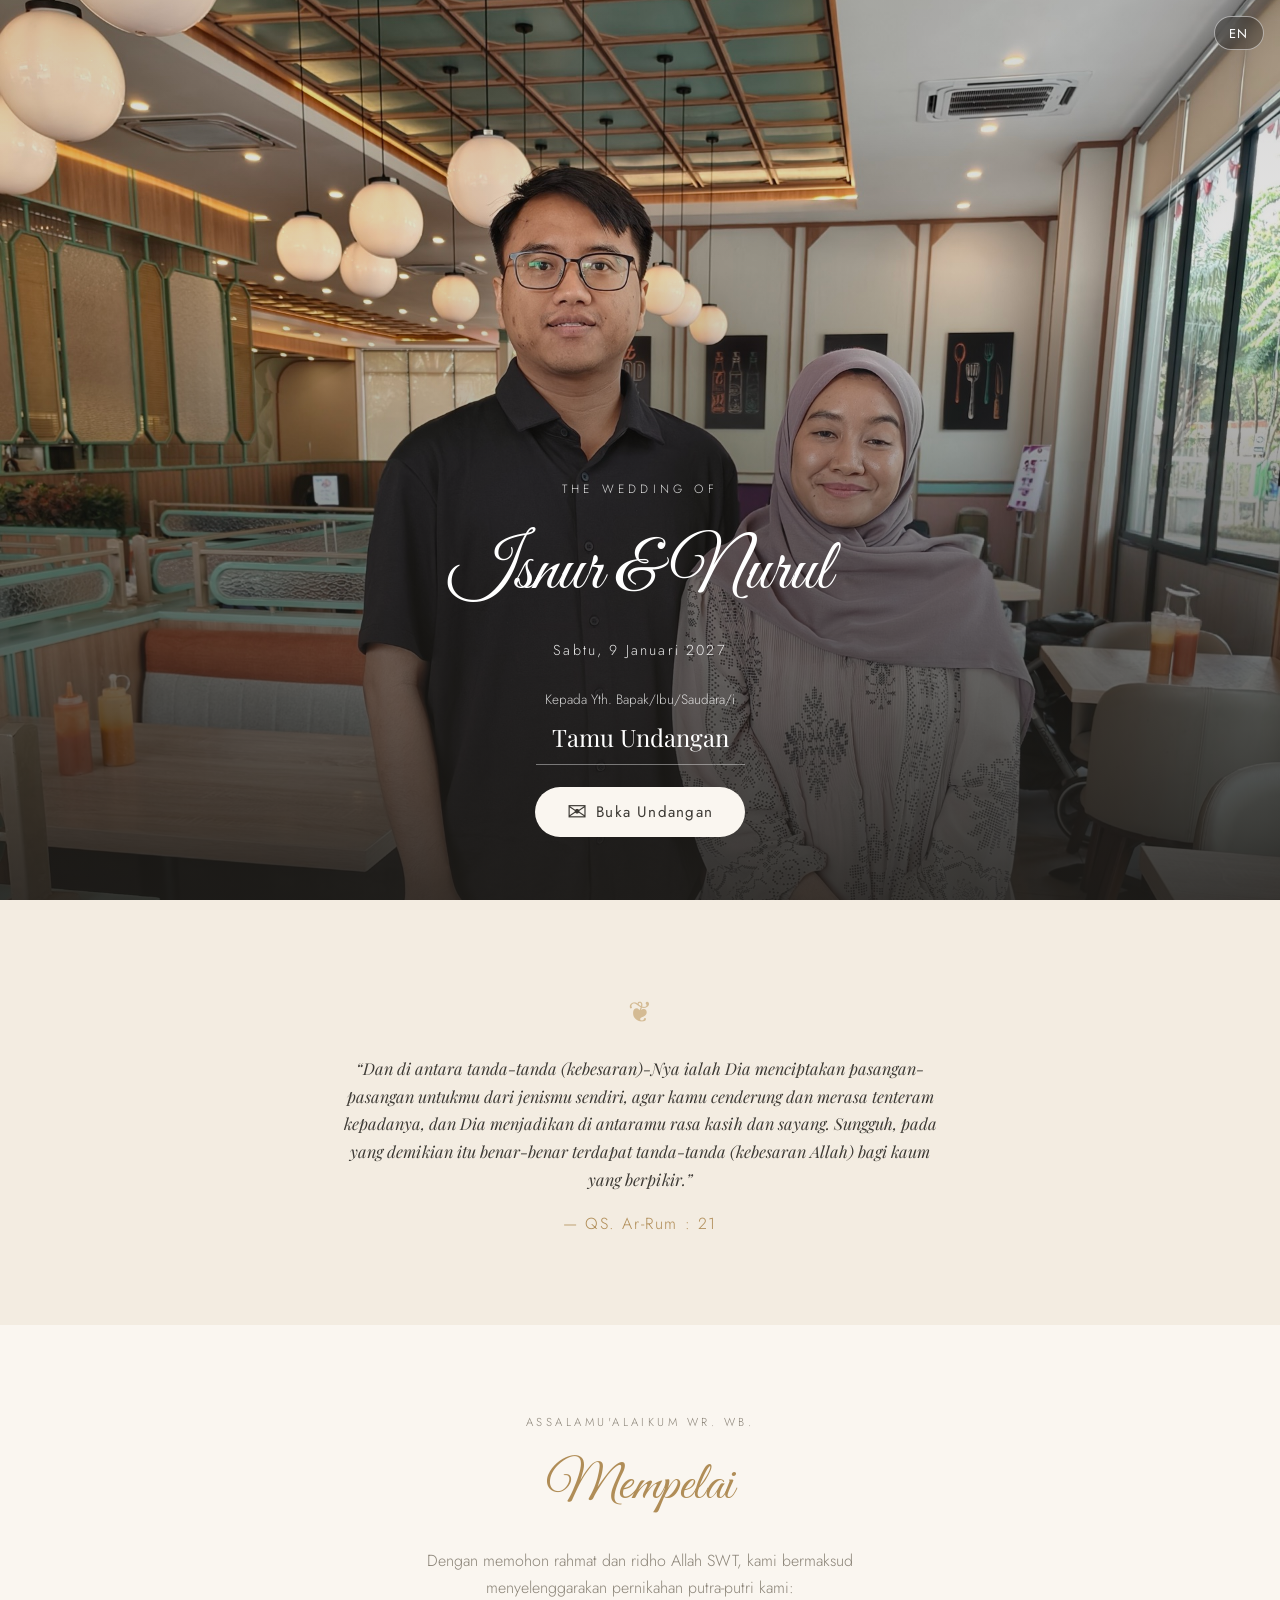
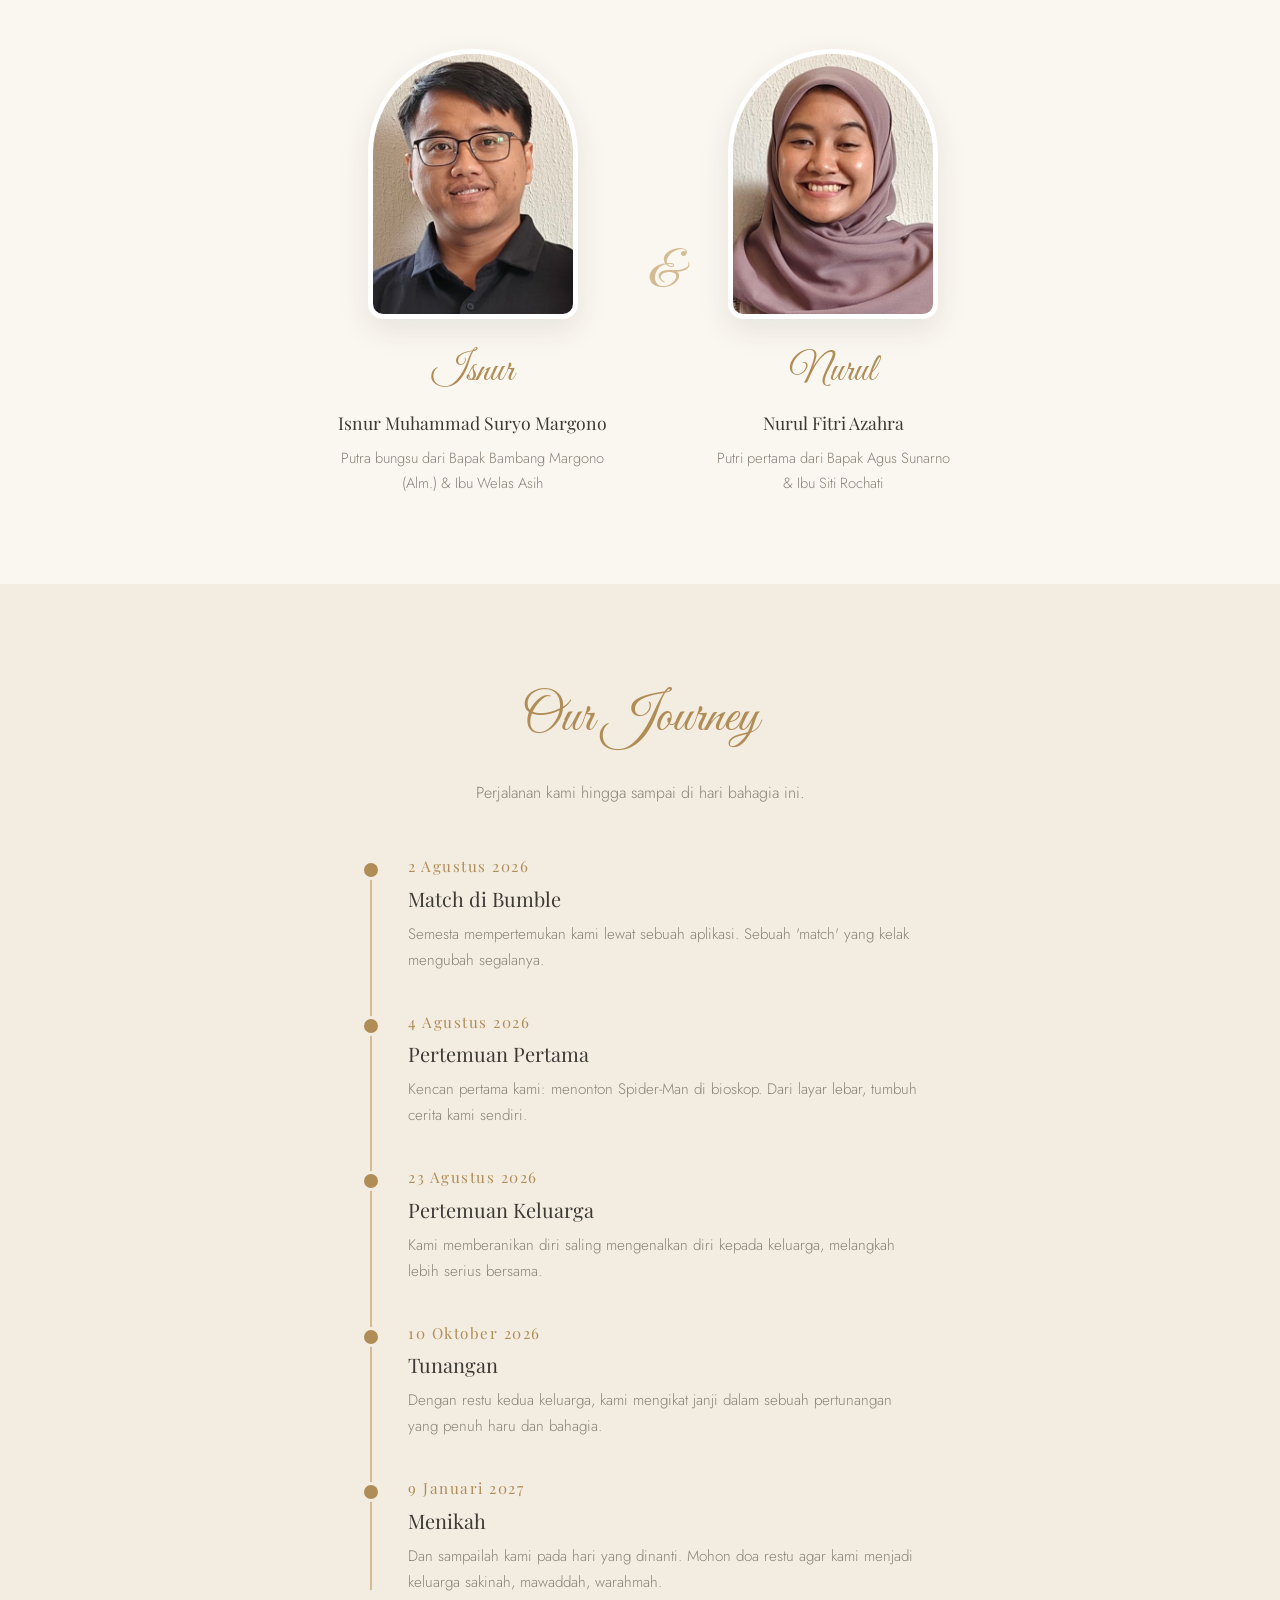
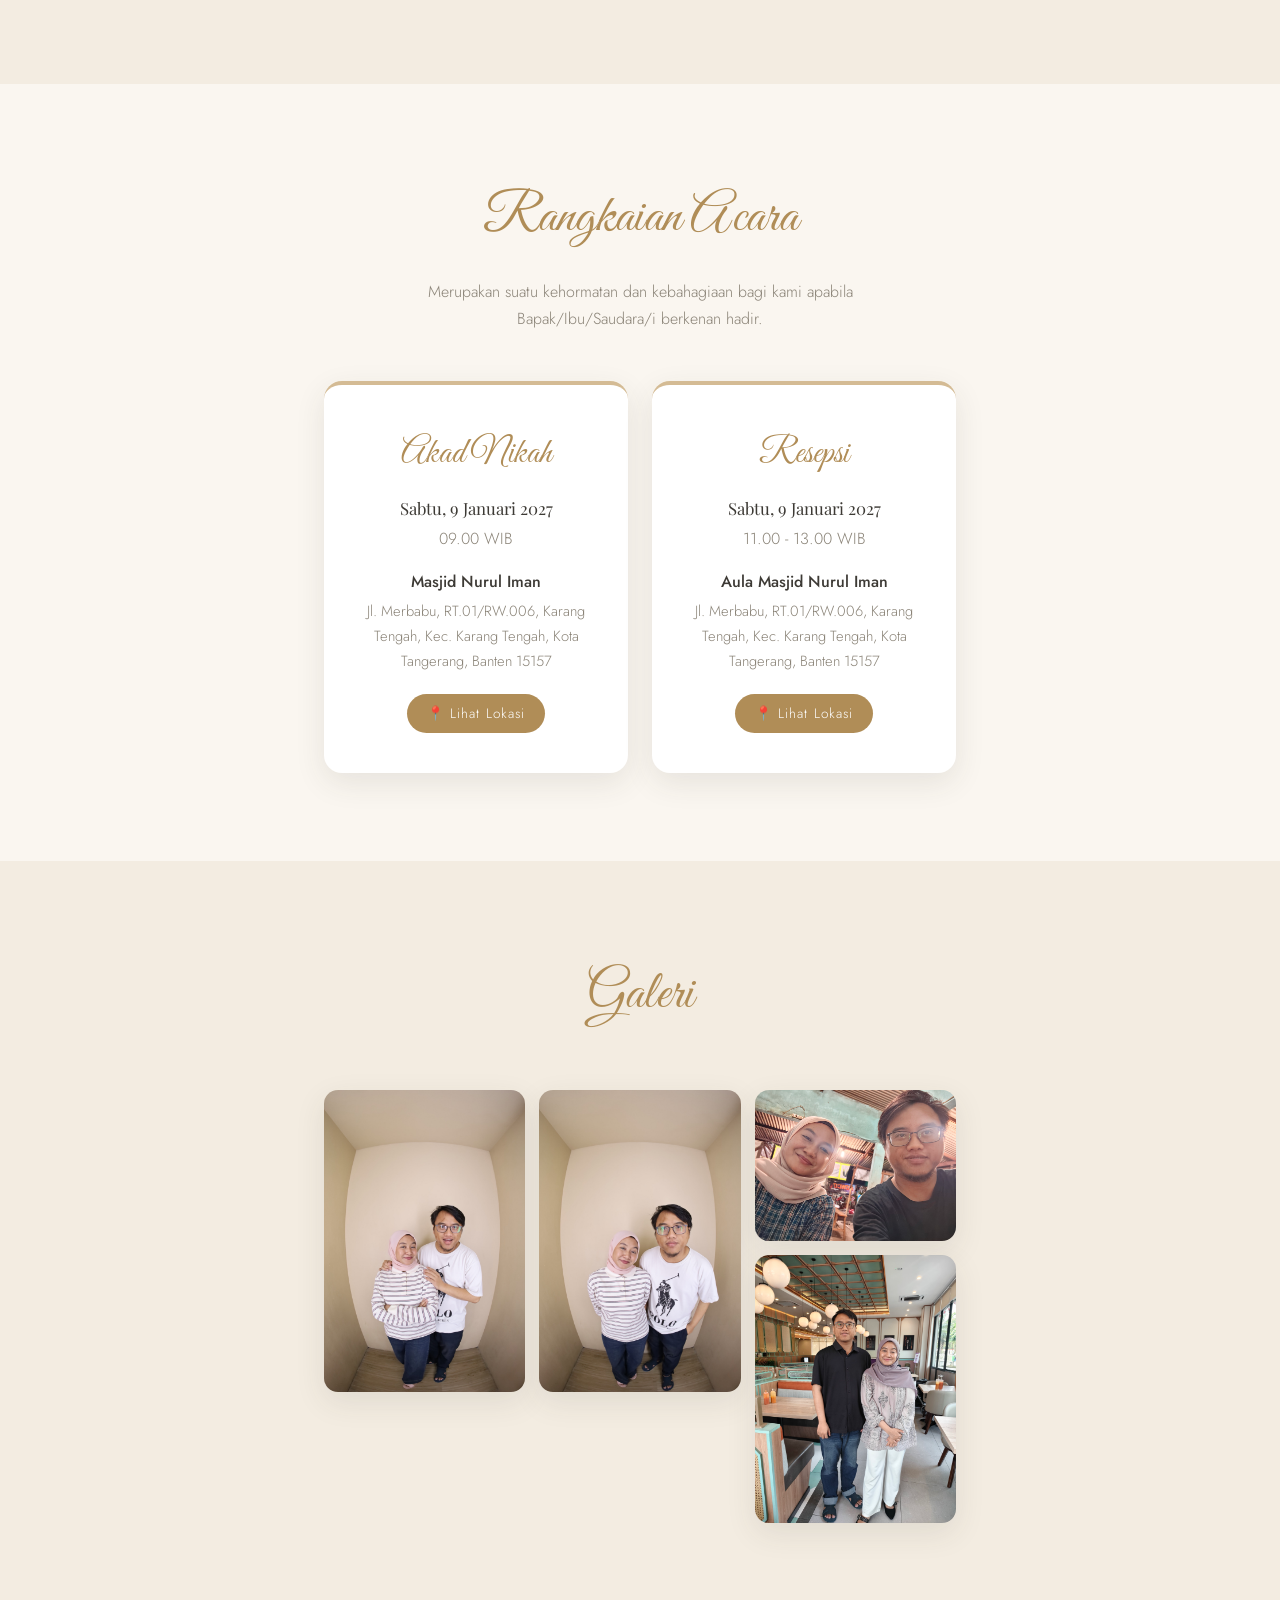
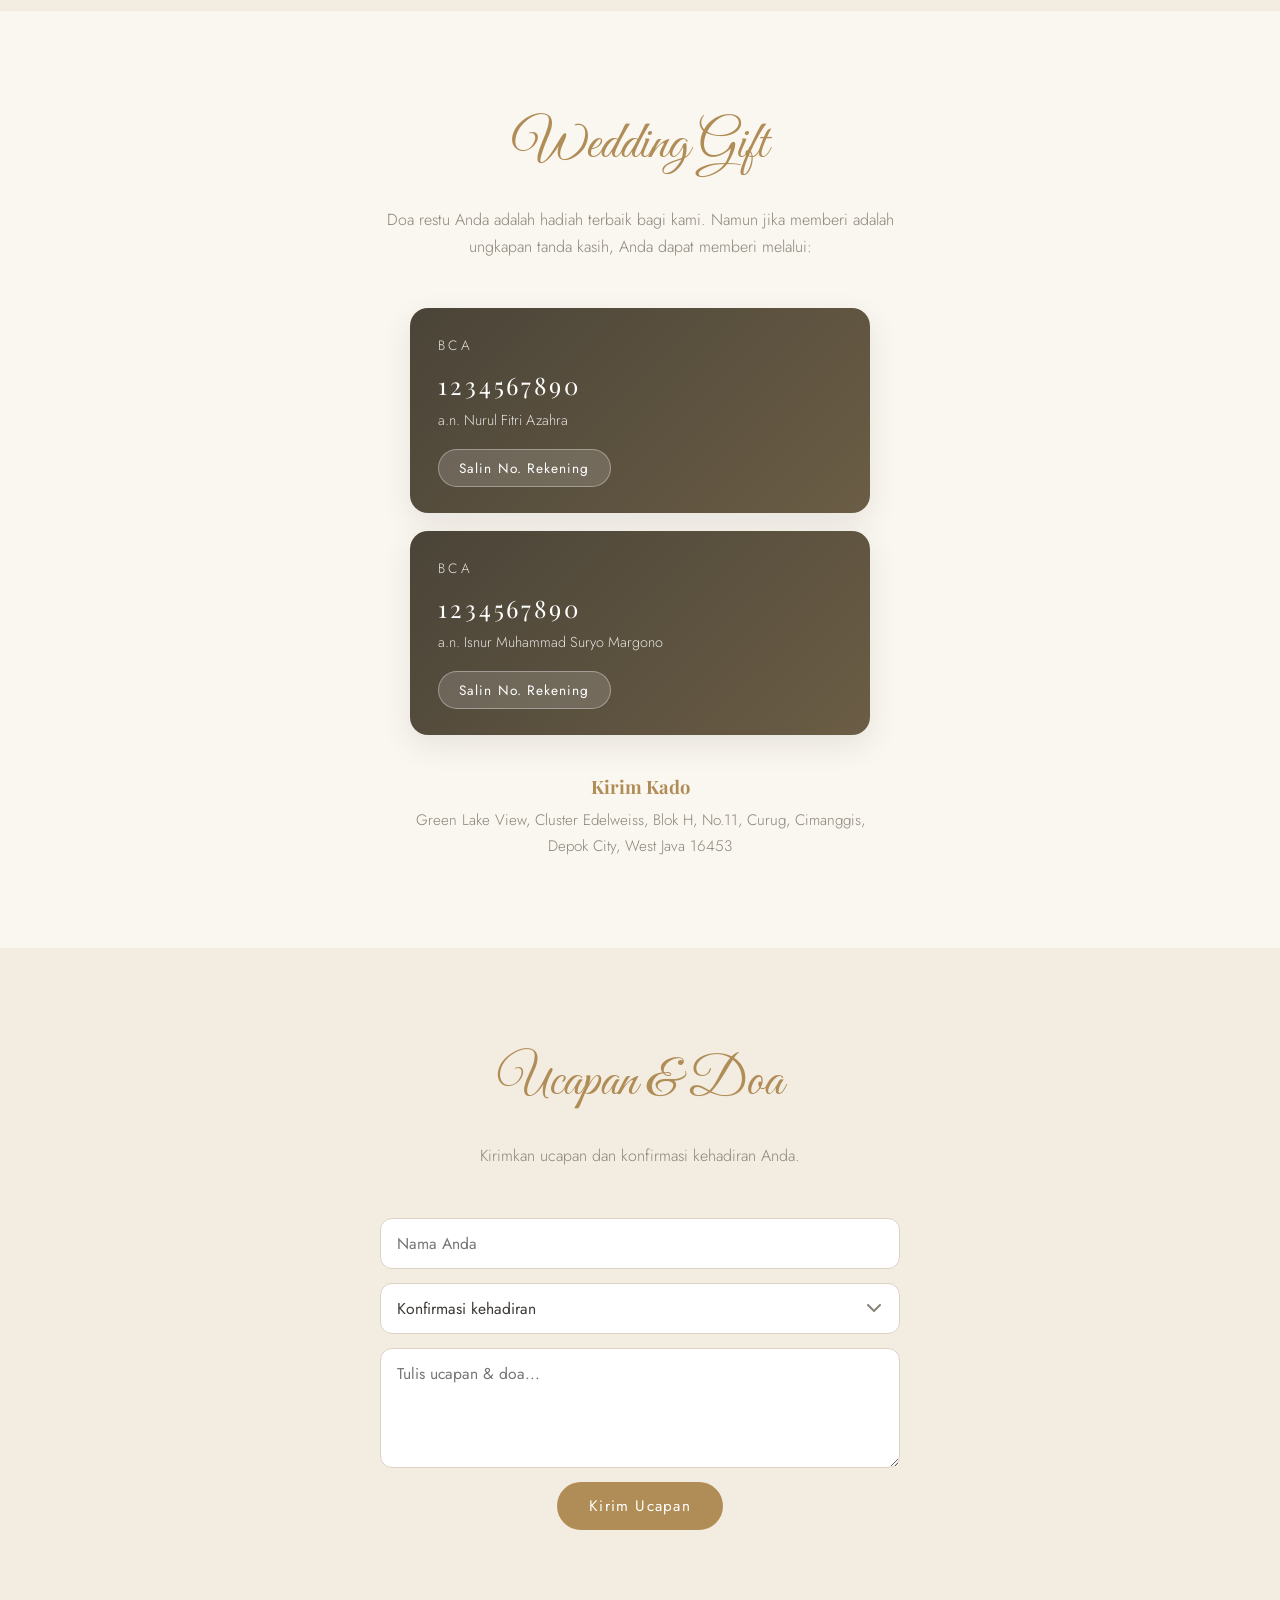
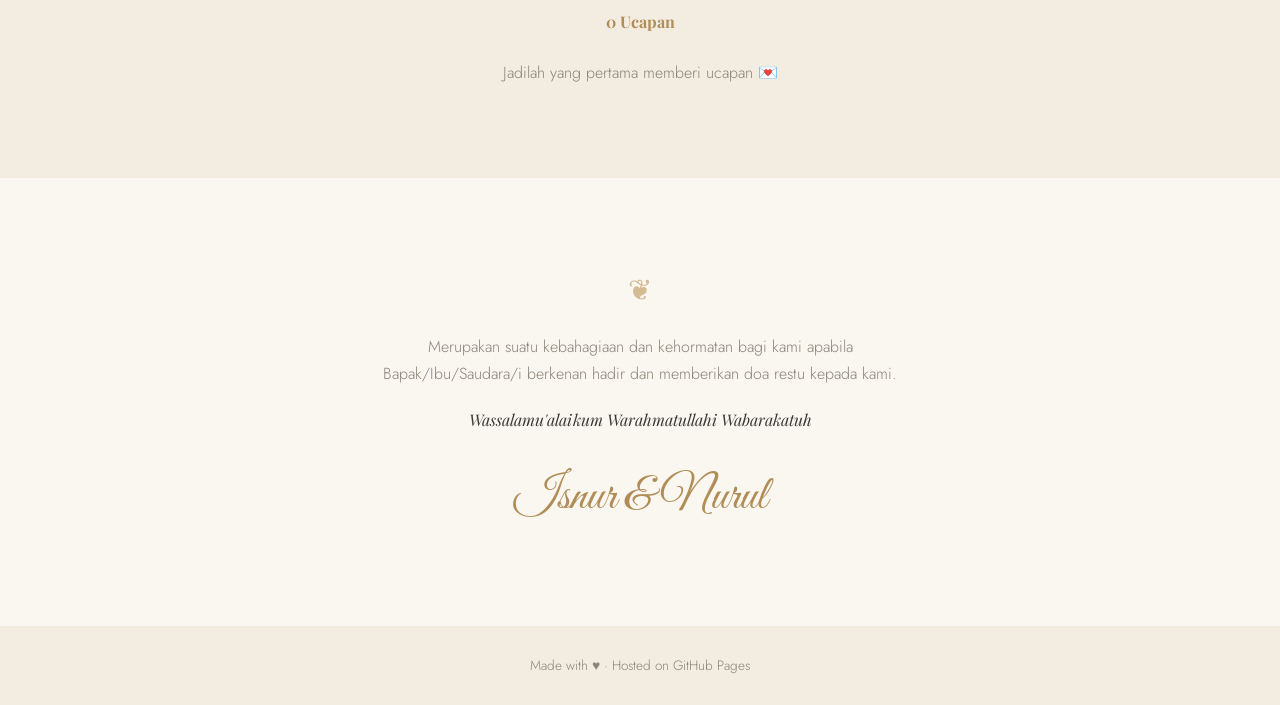
==== index.html @ ee1e6bec "Undangan pernikahan Isnur & Nurul Undangan digital statis untuk GitHub Pages: cover personal (?to=)," ====
<!DOCTYPE html>
<html lang="id">
<head>
  <meta charset="UTF-8" />
  <meta name="viewport" content="width=device-width, initial-scale=1.0" />
  <title>Undangan Pernikahan Isnur &amp; Nurul</title>
  <meta name="description" content="Undangan pernikahan Isnur & Nurul — The Wedding of Isnur & Nurul" />
  <link rel="preconnect" href="https://fonts.googleapis.com" />
  <link rel="preconnect" href="https://fonts.gstatic.com" crossorigin />
  <link
    href="https://fonts.googleapis.com/css2?family=Great+Vibes&family=Jost:ital,wght@0,300;0,400;0,500;1,400&family=Playfair+Display:ital,wght@0,400;0,500;0,600;1,400&display=swap"
    rel="stylesheet"
  />
  <link rel="stylesheet" href="css/style.css" />
  <link rel="icon" href="data:image/svg+xml,<svg xmlns='http://www.w3.org/2000/svg' viewBox='0 0 100 100'><text y='.9em' font-size='90'>💍</text></svg>" />
</head>
<body class="locked">

  <!-- ======== COVER ======== -->
  <div class="cover" id="cover">
    <div class="cover__bg" id="coverBg"></div>
    <div class="cover__overlay"></div>
    <div class="cover__content">
      <p class="cover__eyebrow">The Wedding Of</p>
      <h1 class="cover__names script" id="coverNames">Isnur &amp; Nurul</h1>
      <p class="cover__date" id="coverDate"></p>
      <div class="cover__guest">
        <p class="cover__guest-label" data-i18n="guestLabel">Kepada Yth. Bapak/Ibu/Saudara/i</p>
        <p class="cover__guest-name" id="guestName">Tamu Undangan</p>
      </div>
      <button class="btn btn--light" id="openBtn">
        <span class="btn__icon">✉</span> <span data-i18n="openBtn">Buka Undangan</span>
      </button>
    </div>
  </div>

  <!-- ======== TOMBOL BAHASA & MUSIK ======== -->
  <button class="lang-toggle" id="langToggle" aria-label="Ganti bahasa / Switch language">
    <span id="langLabel">EN</span>
  </button>
  <button class="music-toggle" id="musicToggle" aria-label="Putar / jeda musik" hidden>
    <span class="music-toggle__icon">♫</span>
  </button>
  <div id="ytHolder" class="yt-holder" aria-hidden="true"></div>

  <main id="main">

    <!-- ======== HERO ======== -->
    <section class="hero">
      <div class="hero__bg" id="heroBg"></div>
      <div class="hero__overlay"></div>
      <div class="hero__content reveal">
        <p class="hero__eyebrow">We Are Getting Married</p>
        <h2 class="hero__names script" id="heroNames">Isnur &amp; Nurul</h2>
        <p class="hero__date" id="heroDate"></p>
        <p class="hero__hashtag" id="heroHashtag"></p>
        <div class="countdown" id="countdown">
          <div class="countdown__item"><span id="cdDays">0</span><small data-i18n="cdDays">Hari</small></div>
          <div class="countdown__item"><span id="cdHours">0</span><small data-i18n="cdHours">Jam</small></div>
          <div class="countdown__item"><span id="cdMinutes">0</span><small data-i18n="cdMinutes">Menit</small></div>
          <div class="countdown__item"><span id="cdSeconds">0</span><small data-i18n="cdSeconds">Detik</small></div>
        </div>
        <a class="btn btn--outline-light" id="calendarBtn" target="_blank" rel="noopener">
          🗓 <span data-i18n="saveDate">Simpan Tanggal</span>
        </a>
      </div>
    </section>

    <!-- ======== AYAT ======== -->
    <section class="section section--tinted quote" id="ayat">
      <div class="container reveal">
        <div class="ornament">❦</div>
        <p class="quote__text" data-i18n="quoteText">
          “Dan di antara tanda-tanda (kebesaran)-Nya ialah Dia menciptakan
          pasangan-pasangan untukmu dari jenismu sendiri, agar kamu cenderung dan
          merasa tenteram kepadanya, dan Dia menjadikan di antaramu rasa kasih dan
          sayang. Sungguh, pada yang demikian itu benar-benar terdapat tanda-tanda
          (kebesaran Allah) bagi kaum yang berpikir.”
        </p>
        <p class="quote__source">— QS. Ar-Rum : 21</p>
      </div>
    </section>

    <!-- ======== MEMPELAI ======== -->
    <section class="section couple" id="mempelai">
      <div class="container">
        <div class="section-head reveal">
          <p class="section-head__eyebrow">Assalamu'alaikum Wr. Wb.</p>
          <h2 class="section-head__title script" data-i18n="coupleTitle">Mempelai</h2>
          <p class="section-head__sub" data-i18n="coupleSub">
            Dengan memohon rahmat dan ridho Allah SWT, kami bermaksud
            menyelenggarakan pernikahan putra-putri kami:
          </p>
        </div>
        <div class="couple__grid">
          <div class="couple__card reveal">
            <div class="couple__photo"><img id="groomPhoto" alt="Foto mempelai pria" loading="lazy" /></div>
            <h3 class="couple__name script" id="groomName"></h3>
            <p class="couple__fullname" id="groomFullname"></p>
            <p class="couple__parents" id="groomParents"></p>
            <a class="couple__ig" id="groomIg" target="_blank" rel="noopener" hidden>📷 Instagram</a>
          </div>
          <div class="couple__amp script reveal">&amp;</div>
          <div class="couple__card reveal">
            <div class="couple__photo"><img id="bridePhoto" alt="Foto mempelai wanita" loading="lazy" /></div>
            <h3 class="couple__name script" id="brideName"></h3>
            <p class="couple__fullname" id="brideFullname"></p>
            <p class="couple__parents" id="brideParents"></p>
            <a class="couple__ig" id="brideIg" target="_blank" rel="noopener" hidden>📷 Instagram</a>
          </div>
        </div>
      </div>
    </section>

    <!-- ======== LOVE STORY ======== -->
    <section class="section section--tinted story" id="story">
      <div class="container">
        <div class="section-head reveal">
          <h2 class="section-head__title script">Our Journey</h2>
          <p class="section-head__sub" data-i18n="journeySub">Perjalanan kami hingga sampai di hari bahagia ini.</p>
        </div>
        <div class="story__timeline" id="storyTimeline"></div>
      </div>
    </section>

    <!-- ======== ACARA ======== -->
    <section class="section events" id="acara">
      <div class="container">
        <div class="section-head reveal">
          <h2 class="section-head__title script" data-i18n="eventsTitle">Rangkaian Acara</h2>
          <p class="section-head__sub" data-i18n="eventsSub">
            Merupakan suatu kehormatan dan kebahagiaan bagi kami apabila
            Bapak/Ibu/Saudara/i berkenan hadir.
          </p>
        </div>
        <div class="events__grid" id="eventsGrid"></div>
      </div>
    </section>

    <!-- ======== GALERI ======== -->
    <section class="section section--tinted gallery" id="galeri">
      <div class="container">
        <div class="section-head reveal">
          <h2 class="section-head__title script" data-i18n="galleryTitle">Galeri</h2>
        </div>
        <div class="gallery__grid" id="galleryGrid"></div>
      </div>
    </section>

    <!-- ======== KADO / AMPLOP ======== -->
    <section class="section gift" id="gift">
      <div class="container">
        <div class="section-head reveal">
          <h2 class="section-head__title script">Wedding Gift</h2>
          <p class="section-head__sub" data-i18n="giftSub">
            Doa restu Anda adalah hadiah terbaik bagi kami. Namun jika memberi
            adalah ungkapan tanda kasih, Anda dapat memberi melalui:
          </p>
        </div>
        <div class="gift__grid" id="giftGrid"></div>
        <div class="gift__address reveal">
          <h4 data-i18n="sendGift">Kirim Kado</h4>
          <p id="giftAddress"></p>
        </div>
      </div>
    </section>

    <!-- ======== RSVP & UCAPAN ======== -->
    <section class="section section--tinted wishes" id="ucapan">
      <div class="container">
        <div class="section-head reveal">
          <h2 class="section-head__title script" data-i18n="wishesTitle">Ucapan &amp; Doa</h2>
          <p class="section-head__sub" data-i18n="wishesSub">Kirimkan ucapan dan konfirmasi kehadiran Anda.</p>
        </div>
        <form class="wishes__form reveal" id="wishForm">
          <input type="text" id="wishName" placeholder="Nama Anda" required maxlength="60" />
          <select id="wishAttend" required>
            <option value="" disabled selected data-i18n="optConfirm">Konfirmasi kehadiran</option>
            <option value="Hadir" data-i18n="optYes">Hadir, InsyaAllah</option>
            <option value="Tidak Hadir" data-i18n="optNo">Maaf, belum bisa hadir</option>
            <option value="Masih Ragu" data-i18n="optMaybe">Masih ragu</option>
          </select>
          <textarea id="wishMessage" placeholder="Tulis ucapan &amp; doa..." rows="4" required maxlength="500"></textarea>
          <button type="submit" class="btn btn--primary" data-i18n="sendWish">Kirim Ucapan</button>
          <p class="wishes__note" id="wishNote"></p>
        </form>
        <div class="wishes__list-wrap reveal">
          <h4 class="wishes__count" id="wishCount"></h4>
          <div class="wishes__list" id="wishList"></div>
        </div>
      </div>
    </section>

    <!-- ======== PENUTUP ======== -->
    <section class="section closing">
      <div class="container reveal">
        <div class="ornament">❦</div>
        <p class="closing__text" data-i18n="closingText">
          Merupakan suatu kebahagiaan dan kehormatan bagi kami apabila
          Bapak/Ibu/Saudara/i berkenan hadir dan memberikan doa restu kepada kami.
        </p>
        <p class="closing__thanks">Wassalamu'alaikum Warahmatullahi Wabarakatuh</p>
        <h3 class="closing__names script" id="closingNames"></h3>
      </div>
    </section>

    <footer class="footer">
      <p>Made with ♥ · Hosted on GitHub Pages</p>
    </footer>
  </main>

  <script src="js/config.js"></script>
  <script src="js/main.js"></script>
</body>
</html>
---- css/style.css ----
/* ============================================================
   TEMA — ganti warna di sini kalau mau nuansa lain
   ============================================================ */
:root {
  --cream: #faf6f0;
  --cream-2: #f3ece1;
  --ink: #3d3a35;
  --muted: #8a8377;
  --gold: #b08d57;
  --gold-soft: #d4bb94;
  --sage: #7d8b74;
  --white: #ffffff;
  --shadow: 0 10px 30px rgba(61, 58, 53, 0.1);
  --radius: 18px;
  --font-body: "Jost", sans-serif;
  --font-serif: "Playfair Display", serif;
  --font-script: "Great Vibes", cursive;
}

* { margin: 0; padding: 0; box-sizing: border-box; }

/* Atribut hidden selalu menang atas display apa pun */
[hidden] { display: none !important; }

html { scroll-behavior: smooth; }

body {
  font-family: var(--font-body);
  color: var(--ink);
  background: var(--cream);
  line-height: 1.7;
  font-weight: 300;
  -webkit-font-smoothing: antialiased;
}

body.locked { overflow: hidden; height: 100vh; }

img { max-width: 100%; display: block; }

.script { font-family: var(--font-script); font-weight: 400; }

.container { max-width: 680px; margin: 0 auto; padding: 0 24px; }

/* ============================================================
   TOMBOL
   ============================================================ */
.btn {
  display: inline-flex;
  align-items: center;
  gap: 8px;
  padding: 13px 32px;
  border-radius: 999px;
  border: none;
  font-family: var(--font-body);
  font-size: 0.95rem;
  letter-spacing: 0.08em;
  cursor: pointer;
  text-decoration: none;
  transition: transform 0.25s ease, box-shadow 0.25s ease, background 0.25s ease;
}
.btn:hover { transform: translateY(-2px); box-shadow: 0 8px 20px rgba(0,0,0,0.18); }
.btn--light { background: var(--cream); color: var(--ink); }
.btn--primary { background: var(--gold); color: var(--white); }
.btn--primary:hover { background: #9a7a49; }
.btn--outline-light {
  background: transparent;
  color: var(--white);
  border: 1px solid rgba(255,255,255,0.7);
}
.btn--outline-light:hover { background: rgba(255,255,255,0.12); }
.btn--small { padding: 8px 20px; font-size: 0.85rem; }

/* ============================================================
   COVER
   ============================================================ */
.cover {
  position: fixed;
  inset: 0;
  z-index: 100;
  background: #2e2b27;
  display: flex;
  align-items: center;
  justify-content: center;
  text-align: center;
  transition: opacity 0.9s ease, visibility 0.9s ease;
}
.cover.is-open { opacity: 0; visibility: hidden; pointer-events: none; }
.cover__bg, .hero__bg {
  position: absolute;
  inset: 0;
  background-size: cover;
  /* fokus sedikit ke atas supaya wajah tidak terpotong */
  background-position: center 30%;
  background-image: var(--cover-mobile);
}
@media (min-width: 900px) {
  .cover__bg, .hero__bg {
    background-image: var(--cover-desktop, var(--cover-mobile));
    background-position: center 22%;
  }
}
.cover__overlay, .hero__overlay {
  position: absolute;
  inset: 0;
  background: linear-gradient(
    180deg,
    rgba(30, 28, 25, 0.18) 0%,
    rgba(30, 28, 25, 0.12) 30%,
    rgba(30, 28, 25, 0.55) 62%,
    rgba(30, 28, 25, 0.88) 100%
  );
}
.cover { align-items: flex-end; }
.cover__content {
  position: relative;
  color: var(--white);
  padding: 32px 32px 7vh;
  max-width: 480px;
  animation: fadeUp 1.2s ease both;
}
.cover__eyebrow, .hero__eyebrow {
  text-transform: uppercase;
  letter-spacing: 0.35em;
  font-size: 0.75rem;
  opacity: 0.85;
}
.cover__names { font-size: clamp(3rem, 10vw, 4.5rem); margin: 12px 0 4px; }
.cover__date { letter-spacing: 0.15em; font-size: 0.9rem; opacity: 0.9; }
.cover__guest { margin: 26px 0 22px; }
.cover__guest-label { font-size: 0.85rem; opacity: 0.8; }
.cover__guest-name {
  font-family: var(--font-serif);
  font-size: 1.5rem;
  margin-top: 6px;
  border-bottom: 1px solid rgba(255,255,255,0.4);
  display: inline-block;
  padding: 0 16px 6px;
}
.btn__icon { font-size: 1.5rem; line-height: 1; }

/* ============================================================
   MUSIK
   ============================================================ */
.music-toggle {
  position: fixed;
  right: 18px;
  bottom: 18px;
  z-index: 90;
  width: 48px;
  height: 48px;
  border-radius: 50%;
  border: none;
  background: var(--gold);
  color: var(--white);
  font-size: 1.2rem;
  cursor: pointer;
  box-shadow: var(--shadow);
  display: flex;
  align-items: center;
  justify-content: center;
}
.music-toggle[hidden] { display: none; }
.music-toggle.is-playing .music-toggle__icon {
  display: inline-block;
  animation: spin 3.5s linear infinite;
}
.music-toggle.is-paused { opacity: 0.6; }
@keyframes spin { to { transform: rotate(360deg); } }

/* ============================================================
   TOMBOL BAHASA & PLAYER YOUTUBE TERSEMBUNYI
   ============================================================ */
.lang-toggle {
  position: fixed;
  top: 16px;
  right: 16px;
  z-index: 110;
  min-width: 46px;
  height: 34px;
  padding: 0 14px;
  border-radius: 999px;
  border: 1px solid rgba(255, 255, 255, 0.5);
  background: rgba(30, 28, 25, 0.35);
  backdrop-filter: blur(6px);
  color: #fff;
  font-family: var(--font-body);
  font-size: 0.8rem;
  letter-spacing: 0.12em;
  cursor: pointer;
  transition: background 0.25s ease;
}
.lang-toggle:hover { background: rgba(30, 28, 25, 0.6); }

.yt-holder {
  position: fixed;
  bottom: 0;
  left: 0;
  width: 1px;
  height: 1px;
  overflow: hidden;
  opacity: 0.01;
  pointer-events: none;
}
.yt-holder iframe { width: 1px; height: 1px; }

/* ============================================================
   HERO
   ============================================================ */
.hero {
  position: relative;
  background: #2e2b27;
  min-height: 100vh;
  display: flex;
  align-items: center;
  justify-content: center;
  text-align: center;
  color: var(--white);
}
.hero { align-items: flex-end; }
.hero__content { position: relative; padding: 96px 24px 8vh; max-width: 640px; }
.hero__names { font-size: clamp(3.2rem, 11vw, 5rem); margin: 14px 0 6px; }
.hero__date { letter-spacing: 0.2em; font-size: 0.95rem; }
.hero__hashtag {
  margin-top: 8px;
  font-family: var(--font-serif);
  font-style: italic;
  opacity: 0.9;
}

.countdown {
  display: flex;
  justify-content: center;
  gap: 14px;
  margin: 36px 0;
  flex-wrap: wrap;
}
.countdown__item {
  background: rgba(255,255,255,0.12);
  backdrop-filter: blur(6px);
  border: 1px solid rgba(255,255,255,0.25);
  border-radius: 14px;
  min-width: 72px;
  padding: 14px 10px;
}
.countdown__item span {
  font-family: var(--font-serif);
  font-size: 1.7rem;
  display: block;
  line-height: 1.2;
}
.countdown__item small {
  font-size: 0.7rem;
  text-transform: uppercase;
  letter-spacing: 0.15em;
  opacity: 0.85;
}

/* ============================================================
   SECTION UMUM
   ============================================================ */
.section { padding: 88px 0; }
.section--tinted { background: var(--cream-2); }

.section-head { text-align: center; margin-bottom: 48px; }
.section-head__eyebrow {
  text-transform: uppercase;
  letter-spacing: 0.3em;
  font-size: 0.72rem;
  color: var(--muted);
  margin-bottom: 8px;
}
.section-head__title { font-size: clamp(2.6rem, 8vw, 3.4rem); color: var(--gold); }
.section-head__sub { max-width: 520px; margin: 14px auto 0; color: var(--muted); }

.ornament {
  text-align: center;
  color: var(--gold-soft);
  font-size: 1.8rem;
  margin-bottom: 18px;
}

/* ============================================================
   AYAT
   ============================================================ */
.quote { text-align: center; }
.quote__text {
  font-family: var(--font-serif);
  font-style: italic;
  font-size: 1.02rem;
  color: var(--ink);
  max-width: 600px;
  margin: 0 auto;
}
.quote__source { margin-top: 16px; color: var(--gold); letter-spacing: 0.1em; }

/* ============================================================
   MEMPELAI
   ============================================================ */
.couple__grid {
  display: flex;
  flex-direction: column;
  align-items: center;
  gap: 28px;
}
.couple__card { text-align: center; max-width: 340px; }
.couple__photo {
  width: 210px;
  height: 270px;
  margin: 0 auto 20px;
  border-radius: 110px 110px 16px 16px;
  overflow: hidden;
  border: 5px solid var(--white);
  box-shadow: var(--shadow);
  background: var(--cream-2);
}
.couple__photo img { width: 100%; height: 100%; object-fit: cover; }
.couple__name { font-size: 2.4rem; color: var(--gold); }
.couple__fullname { font-family: var(--font-serif); font-size: 1.1rem; margin: 4px 0 8px; }
.couple__parents { color: var(--muted); font-size: 0.92rem; }
.couple__ig {
  display: inline-block;
  margin-top: 12px;
  color: var(--sage);
  text-decoration: none;
  font-size: 0.9rem;
  border: 1px solid var(--sage);
  border-radius: 999px;
  padding: 5px 16px;
}
.couple__amp { font-size: 3.4rem; color: var(--gold-soft); line-height: 1; }

@media (min-width: 720px) {
  .couple__grid { flex-direction: row; justify-content: center; align-items: flex-start; }
  .couple__amp { align-self: center; }
}

/* ============================================================
   LOVE STORY
   ============================================================ */
.story__timeline {
  position: relative;
  max-width: 560px;
  margin: 0 auto;
  padding-left: 28px;
}
.story__timeline::before {
  content: "";
  position: absolute;
  left: 10px;
  top: 6px;
  bottom: 6px;
  width: 2px;
  background: var(--gold-soft);
}
.story__item { position: relative; padding: 0 0 36px 20px; }
.story__item:last-child { padding-bottom: 0; }
.story__item::before {
  content: "";
  position: absolute;
  left: -27px;
  top: 6px;
  width: 14px;
  height: 14px;
  border-radius: 50%;
  background: var(--gold);
  border: 3px solid var(--cream-2);
}
.story__year {
  font-family: var(--font-serif);
  color: var(--gold);
  letter-spacing: 0.1em;
  font-size: 0.95rem;
}
.story__title { font-family: var(--font-serif); font-size: 1.25rem; margin: 2px 0 6px; }
.story__text { color: var(--muted); font-size: 0.95rem; }

/* ============================================================
   ACARA
   ============================================================ */
.events__grid { display: grid; gap: 24px; }
@media (min-width: 720px) { .events__grid { grid-template-columns: 1fr 1fr; } }

.event-card {
  background: var(--white);
  border-radius: var(--radius);
  padding: 40px 28px;
  text-align: center;
  box-shadow: var(--shadow);
  border-top: 4px solid var(--gold-soft);
}
.event-card__name { font-family: var(--font-script); font-size: 2.2rem; color: var(--gold); }
.event-card__date { font-family: var(--font-serif); font-size: 1.05rem; margin: 10px 0 2px; }
.event-card__time { color: var(--muted); margin-bottom: 16px; }
.event-card__venue { font-weight: 500; }
.event-card__address { color: var(--muted); font-size: 0.92rem; margin: 4px 0 20px; }

/* ============================================================
   GALERI
   ============================================================ */
.gallery__grid {
  columns: 2;
  column-gap: 14px;
}
@media (min-width: 720px) { .gallery__grid { columns: 3; } }
.gallery__grid img {
  width: 100%;
  border-radius: 14px;
  margin-bottom: 14px;
  box-shadow: var(--shadow);
  break-inside: avoid;
  transition: transform 0.3s ease;
  cursor: zoom-in;
}
.gallery__grid img:hover { transform: scale(1.02); }

/* Lightbox galeri */
.lightbox {
  position: fixed;
  inset: 0;
  z-index: 200;
  background: rgba(20, 18, 15, 0.92);
  display: flex;
  align-items: center;
  justify-content: center;
  opacity: 0;
  visibility: hidden;
  transition: opacity 0.25s ease, visibility 0.25s ease;
}
.lightbox.is-open { opacity: 1; visibility: visible; }
.lightbox img {
  max-width: 92vw;
  max-height: 86vh;
  border-radius: 10px;
  box-shadow: 0 20px 60px rgba(0, 0, 0, 0.5);
}
.lightbox__btn {
  position: absolute;
  border: none;
  background: rgba(255, 255, 255, 0.12);
  color: #fff;
  width: 44px;
  height: 44px;
  border-radius: 50%;
  font-size: 1.3rem;
  cursor: pointer;
  display: flex;
  align-items: center;
  justify-content: center;
  transition: background 0.2s ease;
}
.lightbox__btn:hover { background: rgba(255, 255, 255, 0.28); }
.lightbox__close { top: 18px; right: 18px; }
.lightbox__prev { left: 12px; top: 50%; transform: translateY(-50%); }
.lightbox__next { right: 12px; top: 50%; transform: translateY(-50%); }
.lightbox__counter {
  position: absolute;
  bottom: 20px;
  left: 50%;
  transform: translateX(-50%);
  color: rgba(255, 255, 255, 0.8);
  font-size: 0.85rem;
  letter-spacing: 0.15em;
}

/* ============================================================
   GIFT
   ============================================================ */
.gift__grid { display: grid; gap: 18px; max-width: 460px; margin: 0 auto; }
.gift-card {
  background: linear-gradient(135deg, #4a4438, #6b5d45);
  color: var(--white);
  border-radius: var(--radius);
  padding: 26px 28px;
  box-shadow: var(--shadow);
}
.gift-card__bank { letter-spacing: 0.25em; font-size: 0.85rem; opacity: 0.85; }
.gift-card__number {
  font-family: var(--font-serif);
  font-size: 1.5rem;
  letter-spacing: 0.12em;
  margin: 8px 0 2px;
}
.gift-card__holder { font-size: 0.9rem; opacity: 0.85; margin-bottom: 16px; }
.gift-card .btn { background: rgba(255,255,255,0.15); color: var(--white); border: 1px solid rgba(255,255,255,0.35); }
.gift-card .btn.copied { background: var(--sage); border-color: var(--sage); }

.gift__address {
  text-align: center;
  margin-top: 36px;
  max-width: 460px;
  margin-left: auto;
  margin-right: auto;
}
.gift__address h4 {
  font-family: var(--font-serif);
  font-size: 1.15rem;
  margin-bottom: 6px;
  color: var(--gold);
}
.gift__address p { color: var(--muted); font-size: 0.95rem; }

/* ============================================================
   UCAPAN & RSVP
   ============================================================ */
.wishes__form {
  display: grid;
  gap: 14px;
  max-width: 520px;
  margin: 0 auto 48px;
}
.wishes__form input,
.wishes__form select,
.wishes__form textarea {
  font-family: var(--font-body);
  font-size: 0.98rem;
  padding: 13px 16px;
  border: 1px solid #ddd3c3;
  border-radius: 12px;
  background: var(--white);
  color: var(--ink);
  resize: vertical;
}
.wishes__form input:focus,
.wishes__form select:focus,
.wishes__form textarea:focus {
  outline: 2px solid var(--gold-soft);
  border-color: transparent;
}
/* Panah dropdown custom dengan jarak kanan yang rapi */
.wishes__form select {
  appearance: none;
  -webkit-appearance: none;
  background-image: url("data:image/svg+xml;charset=utf-8,%3Csvg xmlns='http://www.w3.org/2000/svg' width='14' height='9' viewBox='0 0 14 9'%3E%3Cpath d='M1 1l6 6 6-6' fill='none' stroke='%238a8377' stroke-width='2' stroke-linecap='round' stroke-linejoin='round'/%3E%3C/svg%3E");
  background-repeat: no-repeat;
  background-position: right 18px center;
  padding-right: 46px;
}
.wishes__form .btn { justify-self: center; }
.wishes__note { text-align: center; font-size: 0.85rem; color: var(--sage); min-height: 1.2em; }

.wishes__count {
  font-family: var(--font-serif);
  text-align: center;
  margin-bottom: 20px;
  color: var(--gold);
}
.wishes__list {
  display: grid;
  gap: 14px;
  max-width: 560px;
  margin: 0 auto;
  padding: 4px;
}
/* Footer tiap ucapan: waktu + tombol balas */
.wish-item__foot {
  display: flex;
  justify-content: space-between;
  align-items: center;
  margin-top: 6px;
}
.wish-item__reply {
  border: none;
  background: none;
  color: var(--sage);
  font-family: var(--font-body);
  font-size: 0.82rem;
  letter-spacing: 0.05em;
  cursor: pointer;
  padding: 2px 6px;
}
.wish-item__reply:hover { text-decoration: underline; }

/* Balasan bersarang */
.wish-replies {
  margin-top: 10px;
  padding-left: 14px;
  border-left: 2px solid var(--cream-2);
  display: grid;
  gap: 10px;
}
.wish-reply { background: var(--cream); border-radius: 10px; padding: 10px 12px; }
.wish-reply .wish-item__name { font-size: 0.92rem; }
.wish-reply .wish-item__msg { font-size: 0.9rem; }

/* Form balasan inline */
.wish-reply-form { display: grid; gap: 8px; margin-top: 10px; }
.wish-reply-form input,
.wish-reply-form textarea {
  font-family: var(--font-body);
  font-size: 0.9rem;
  padding: 9px 12px;
  border: 1px solid #ddd3c3;
  border-radius: 10px;
  background: var(--cream);
  color: var(--ink);
  resize: vertical;
}
.wish-reply-form input:focus,
.wish-reply-form textarea:focus {
  outline: 2px solid var(--gold-soft);
  border-color: transparent;
}
.wish-reply-form__actions { display: flex; gap: 8px; }
.wish-reply-cancel { background: var(--cream-2); color: var(--muted); }

/* Navigasi halaman ucapan */
.wishes__pager {
  display: flex;
  align-items: center;
  justify-content: center;
  gap: 16px;
  margin-top: 8px;
}
.wishes__pager-btn {
  width: 38px;
  height: 38px;
  border-radius: 50%;
  border: 1px solid var(--gold-soft);
  background: transparent;
  color: var(--gold);
  font-size: 1.2rem;
  line-height: 1;
  cursor: pointer;
  transition: background 0.2s ease, color 0.2s ease;
}
.wishes__pager-btn:hover:not(:disabled) { background: var(--gold); color: var(--white); }
.wishes__pager-btn:disabled { opacity: 0.35; cursor: default; }
.wishes__pager-info {
  color: var(--muted);
  font-size: 0.9rem;
  letter-spacing: 0.1em;
  min-width: 52px;
  text-align: center;
}
.wish-item {
  background: var(--white);
  border-radius: 14px;
  padding: 16px 18px;
  box-shadow: 0 4px 14px rgba(61,58,53,0.07);
}
.wish-item__head {
  display: flex;
  align-items: baseline;
  gap: 10px;
  flex-wrap: wrap;
  margin-bottom: 4px;
}
.wish-item__name { font-weight: 500; font-family: var(--font-serif); }
.wish-item__badge {
  font-size: 0.7rem;
  letter-spacing: 0.05em;
  padding: 2px 10px;
  border-radius: 999px;
  background: var(--cream-2);
  color: var(--sage);
}
.wish-item__msg { font-size: 0.95rem; color: var(--ink); }
.wish-item__time { font-size: 0.75rem; color: var(--muted); margin-top: 6px; }

/* ============================================================
   PENUTUP & FOOTER
   ============================================================ */
.closing { text-align: center; }
.closing__text { max-width: 540px; margin: 0 auto 18px; color: var(--muted); }
.closing__thanks { font-family: var(--font-serif); font-style: italic; margin-bottom: 24px; }
.closing__names { font-size: 3rem; color: var(--gold); }

.footer {
  text-align: center;
  padding: 28px 16px;
  background: var(--cream-2);
  color: var(--muted);
  font-size: 0.85rem;
}

/* ============================================================
   ANIMASI SCROLL
   ============================================================ */
.reveal {
  opacity: 0;
  transform: translateY(28px);
  transition: opacity 0.8s ease, transform 0.8s ease;
}
.reveal.is-visible { opacity: 1; transform: none; }

@keyframes fadeUp {
  from { opacity: 0; transform: translateY(24px); }
  to { opacity: 1; transform: none; }
}

/* Viewport sangat tinggi (mis. tablet dilipat / screenshot): jangan
   biarkan hero & cover melar tanpa batas */
@media (min-height: 1600px) {
  .hero { min-height: 1000px; }
}

@media (prefers-reduced-motion: reduce) {
  html { scroll-behavior: auto; }
  .reveal { transition: none; opacity: 1; transform: none; }
  .music-toggle.is-playing .music-toggle__icon { animation: none; }
}
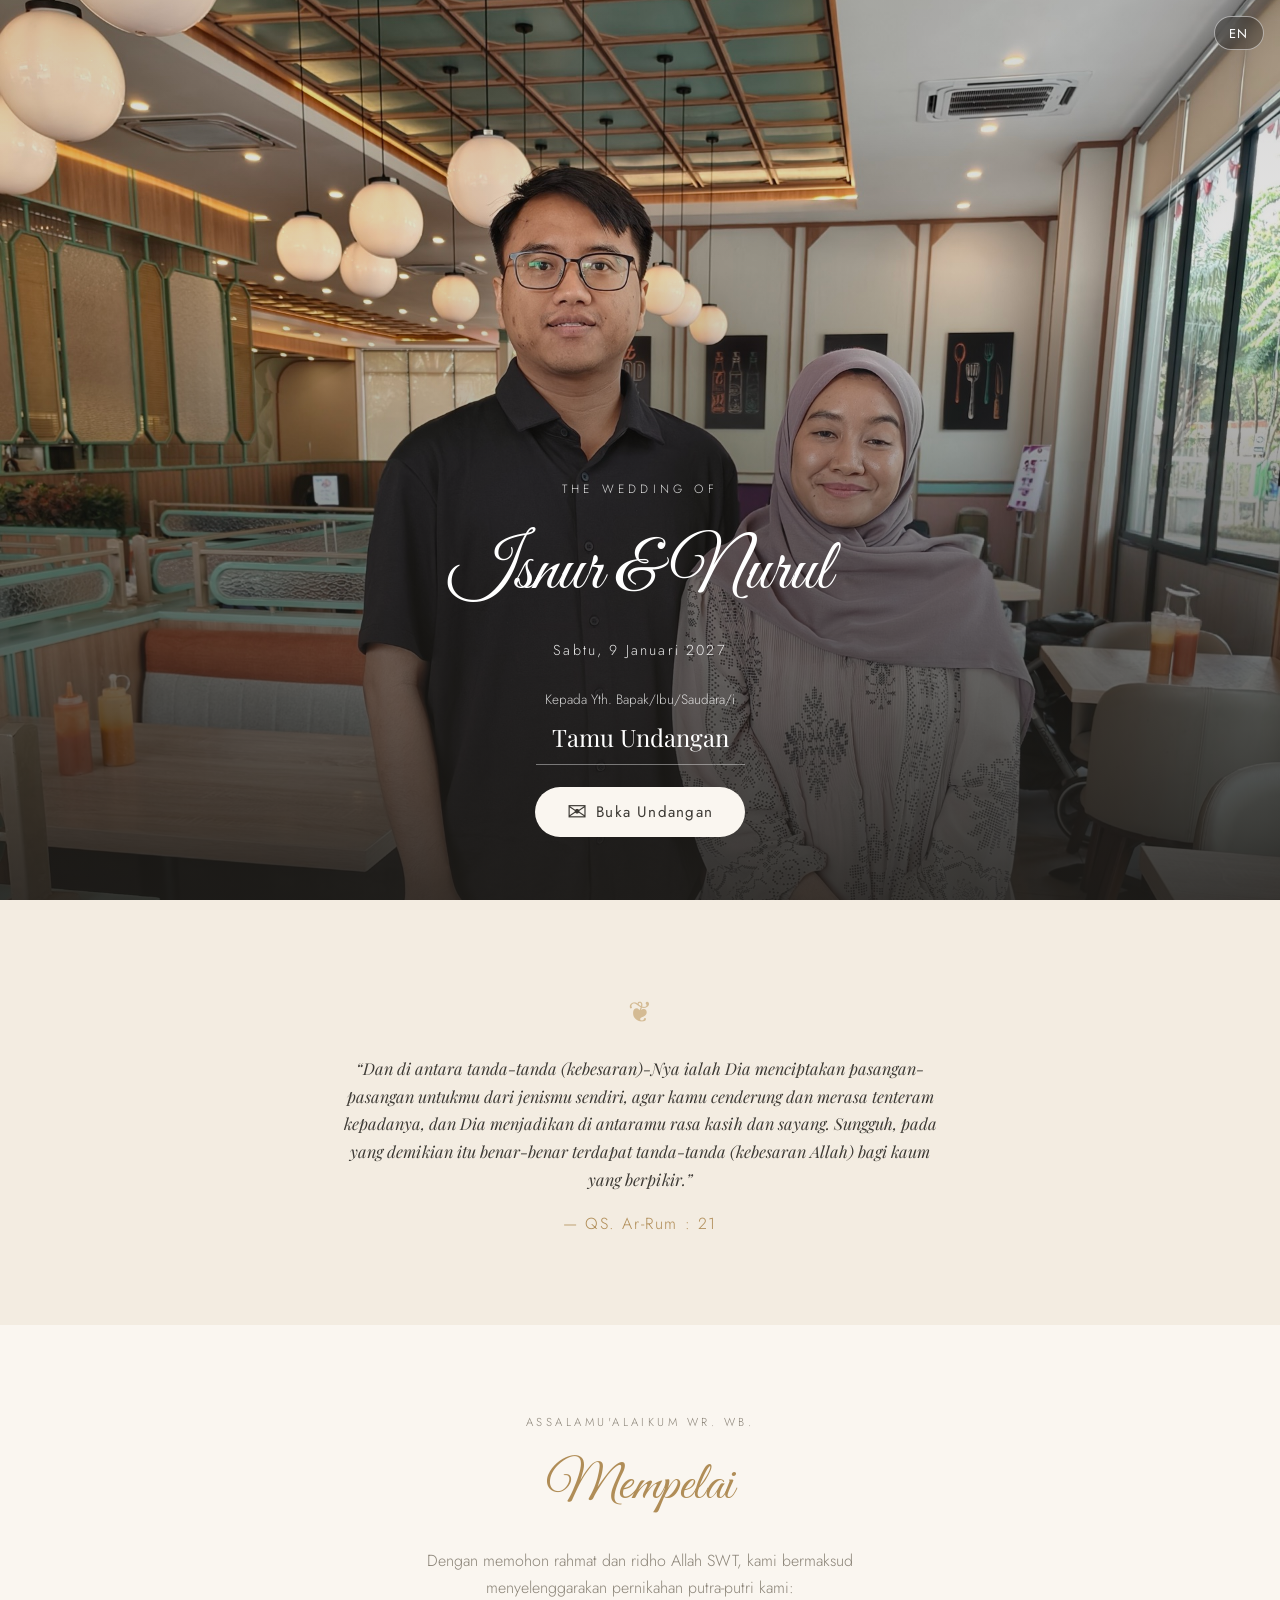
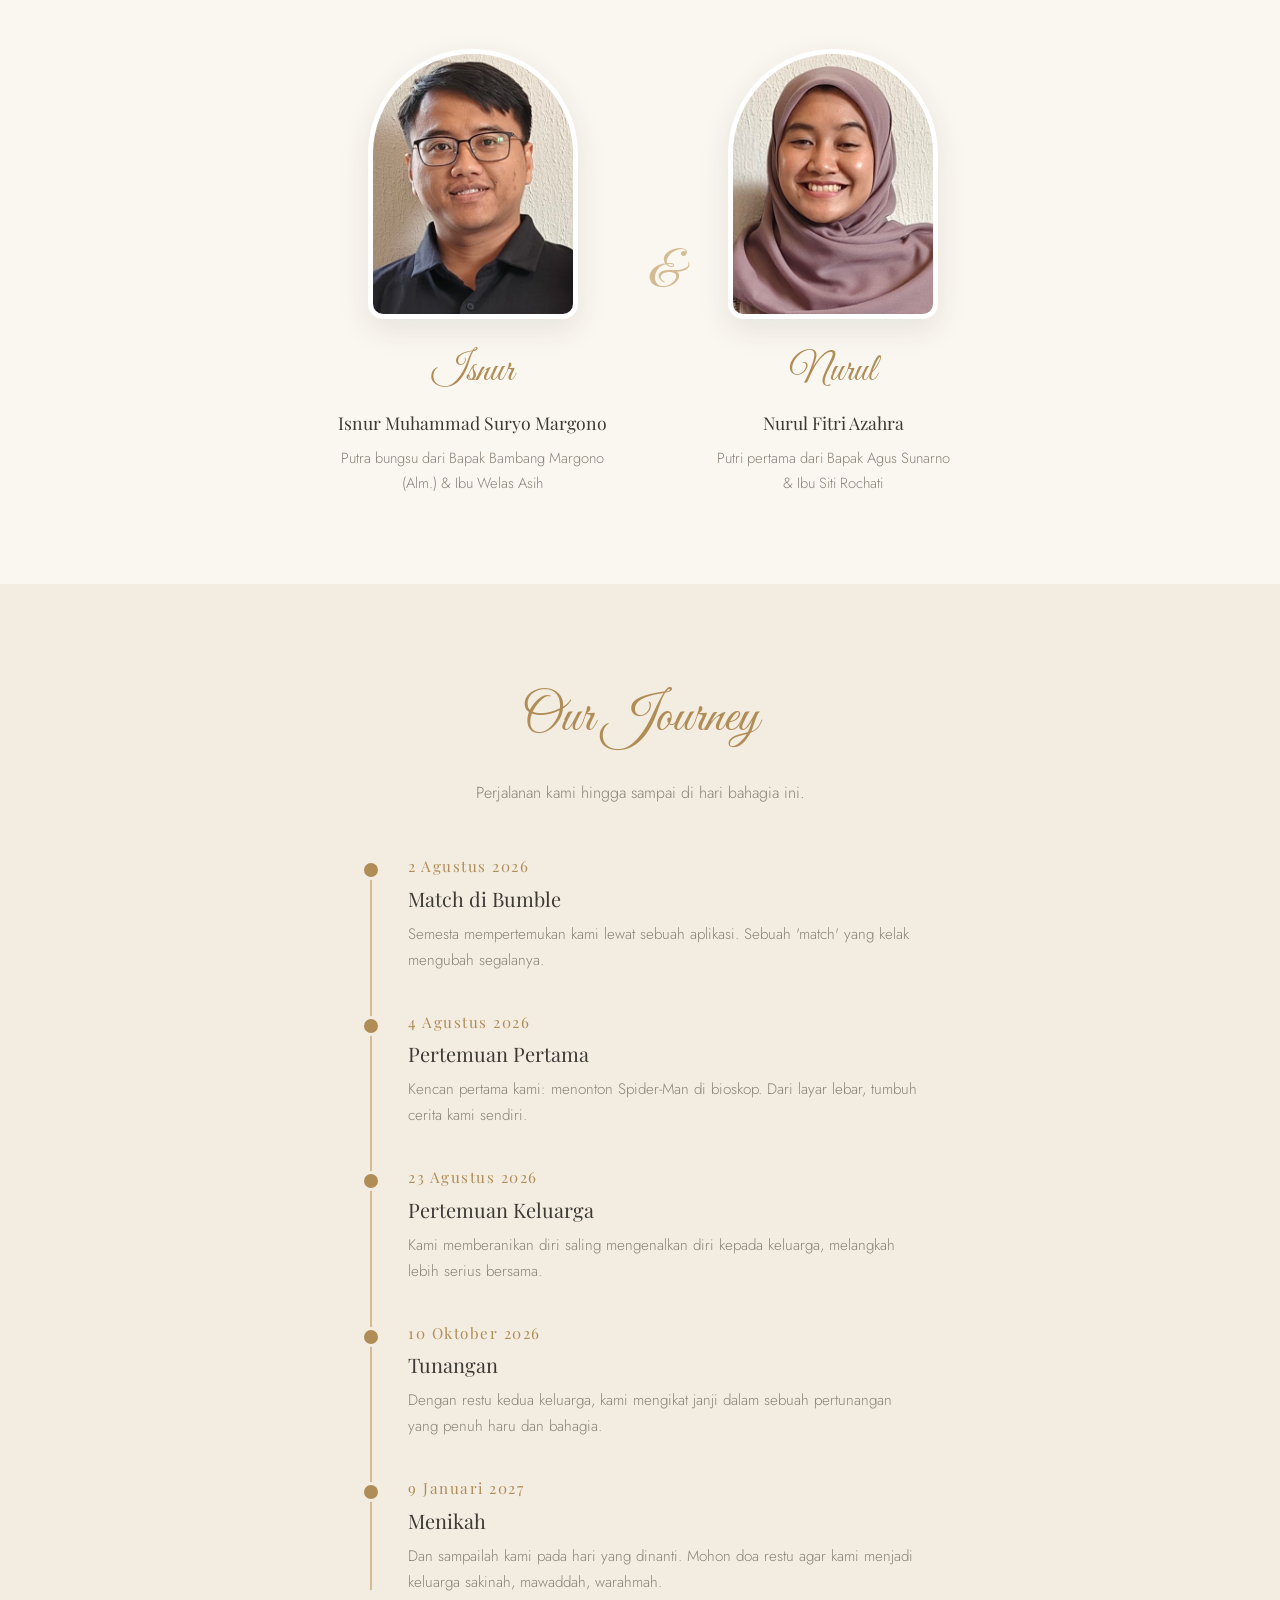
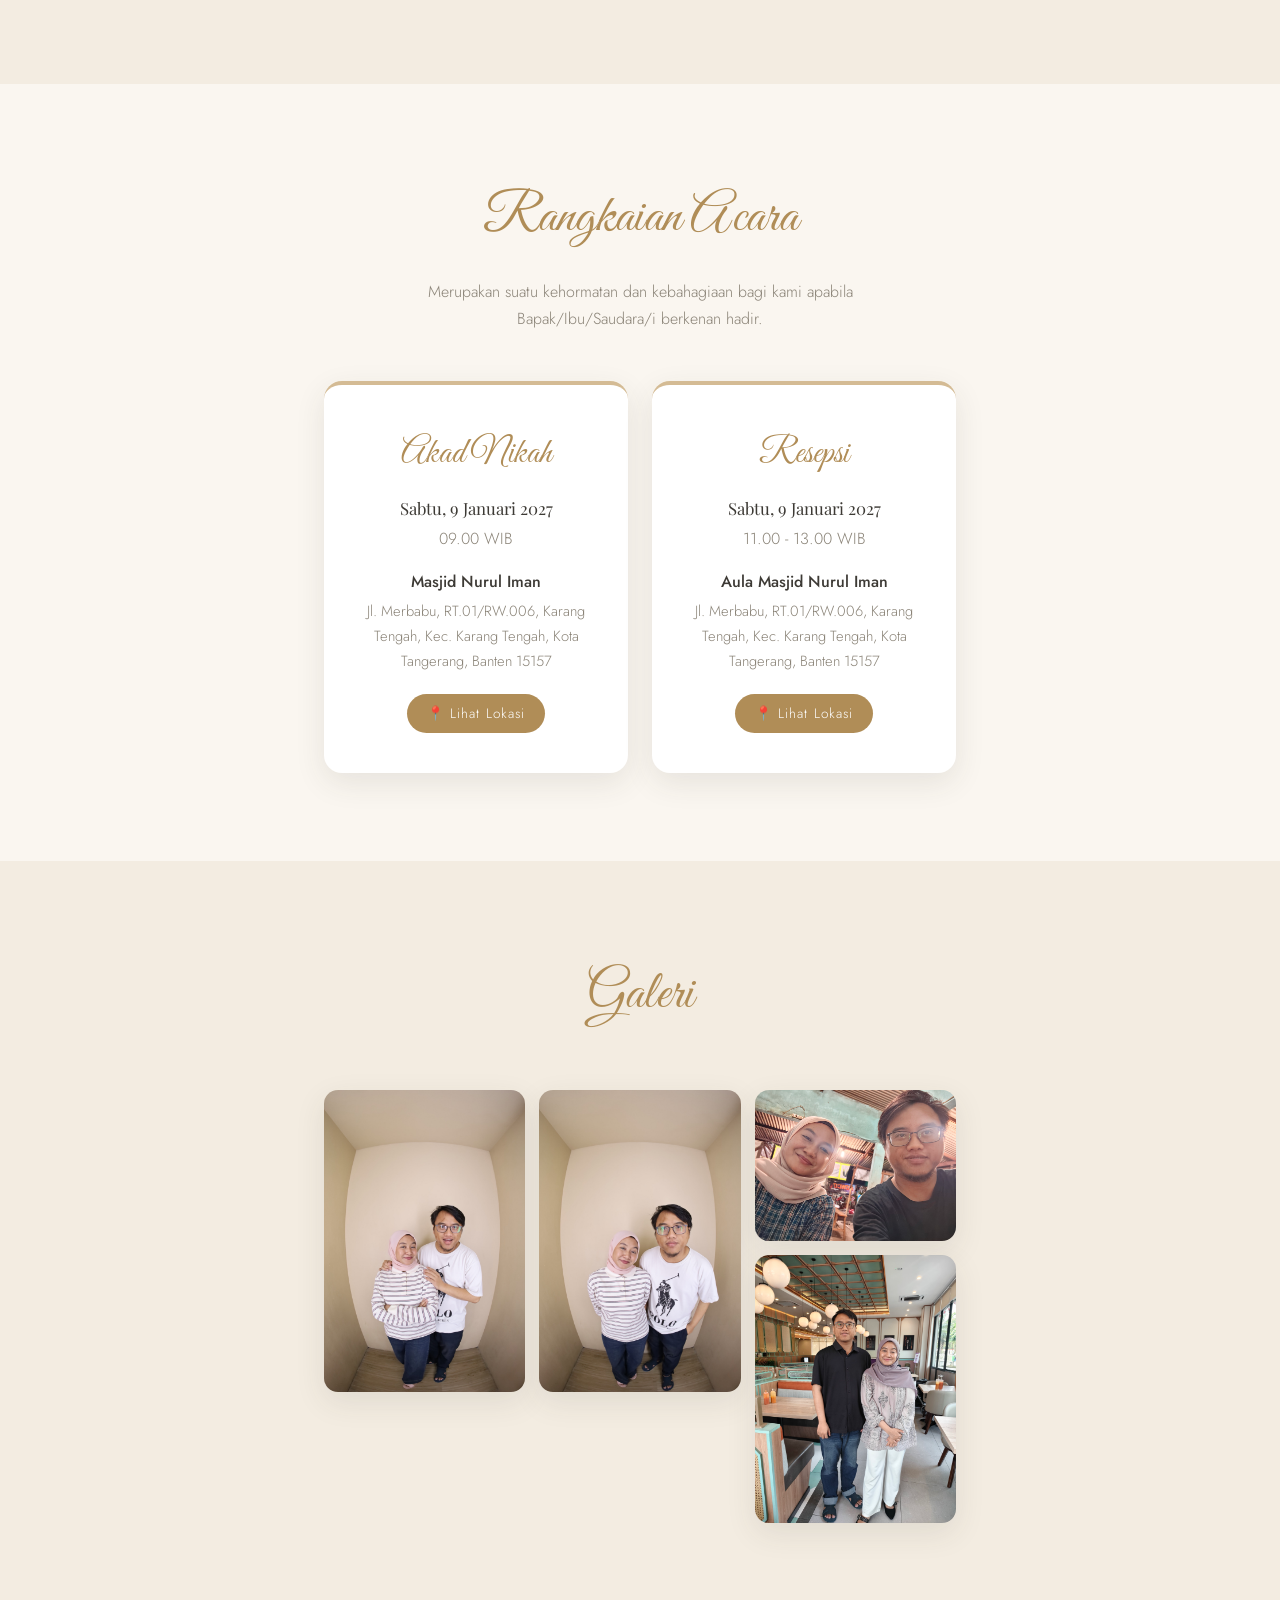
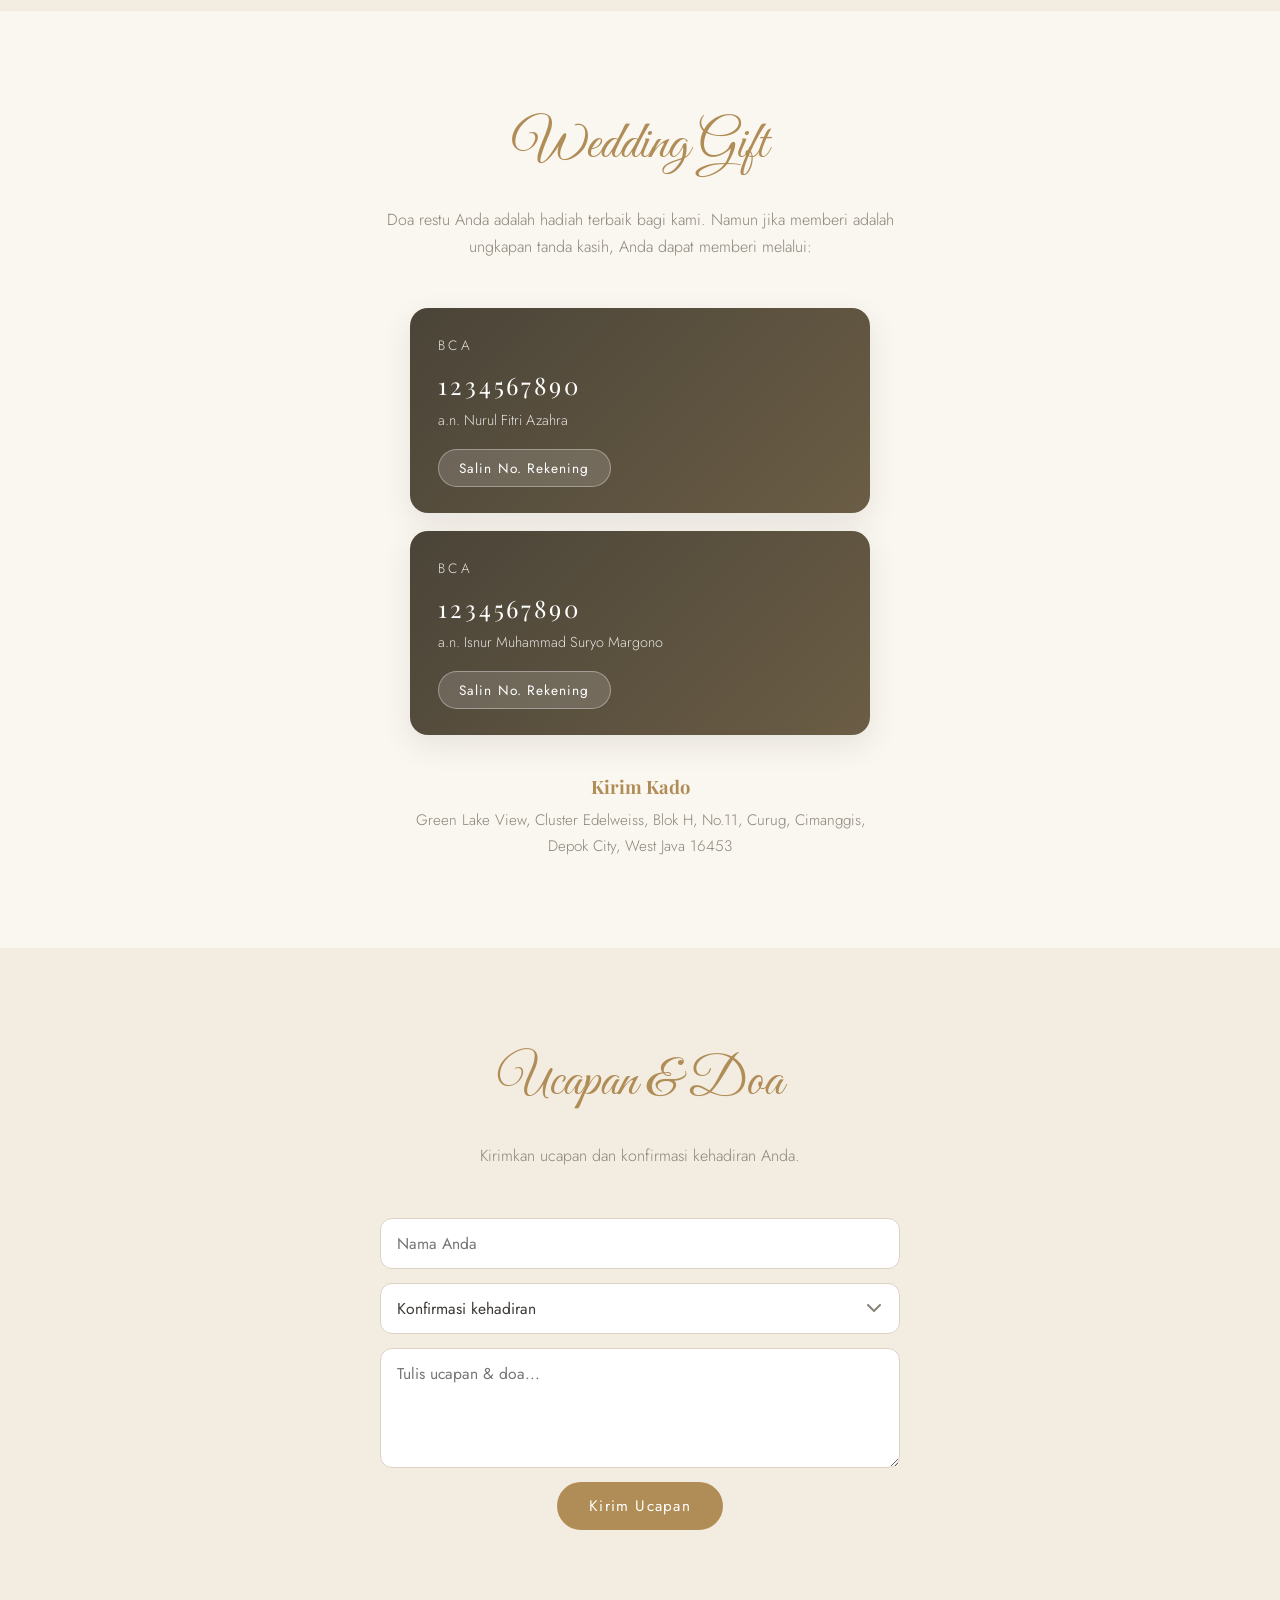
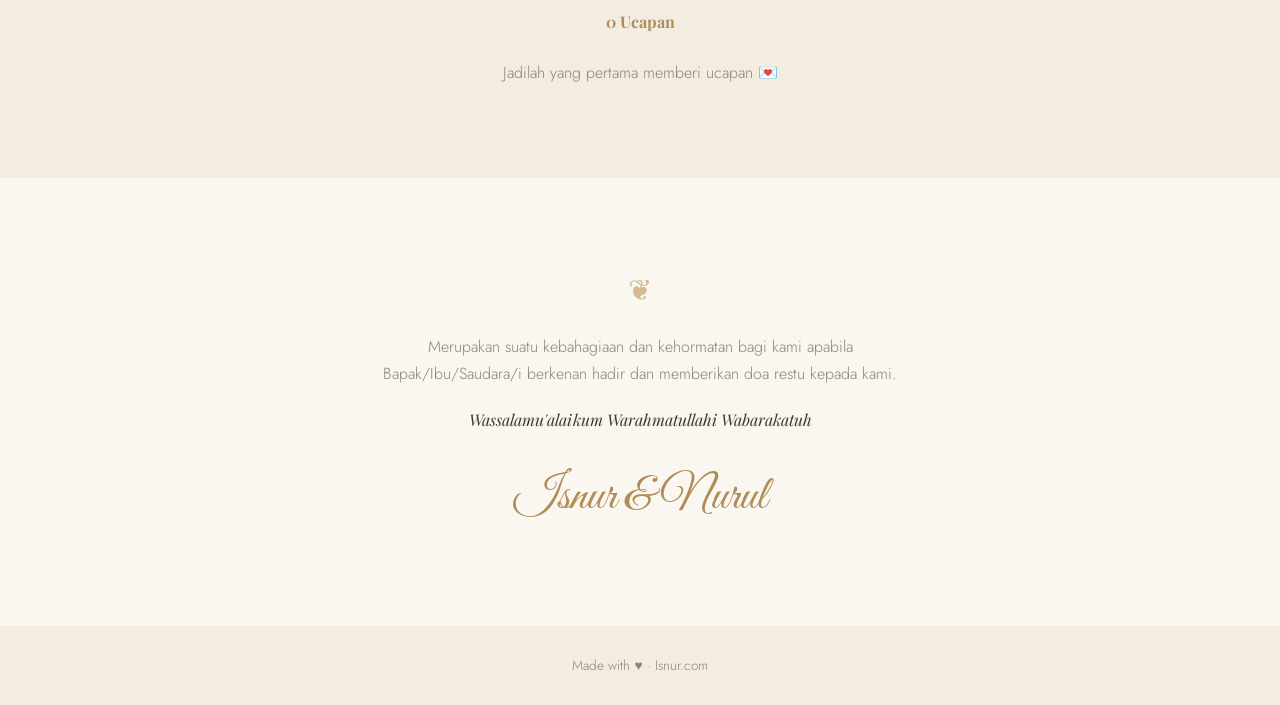
==== commit 77f15fcc: "Badge mempelai (?admin=KUNCI) + rate limit + penanganan error kirim Kiriman dengan kunci admin yang " ====
--- a/index.html
+++ b/index.html
@@ -205,7 +205,7 @@
     </section>
 
     <footer class="footer">
-      <p>Made with ♥ · Hosted on GitHub Pages</p>
+      <p>Made with ♥ · Isnur.com</p>
     </footer>
   </main>
 
--- a/css/style.css
+++ b/css/style.css
@@ -654,7 +654,9 @@
   background: var(--cream-2);
   color: var(--sage);
 }
+.wish-item__badge--admin { background: var(--gold); color: var(--white); }
 .wish-item__msg { font-size: 0.95rem; color: var(--ink); }
+.rf-note { font-size: 0.8rem; color: #b0574f; min-height: 1em; margin: 0; }
 .wish-item__time { font-size: 0.75rem; color: var(--muted); margin-top: 6px; }
 
 /* ============================================================
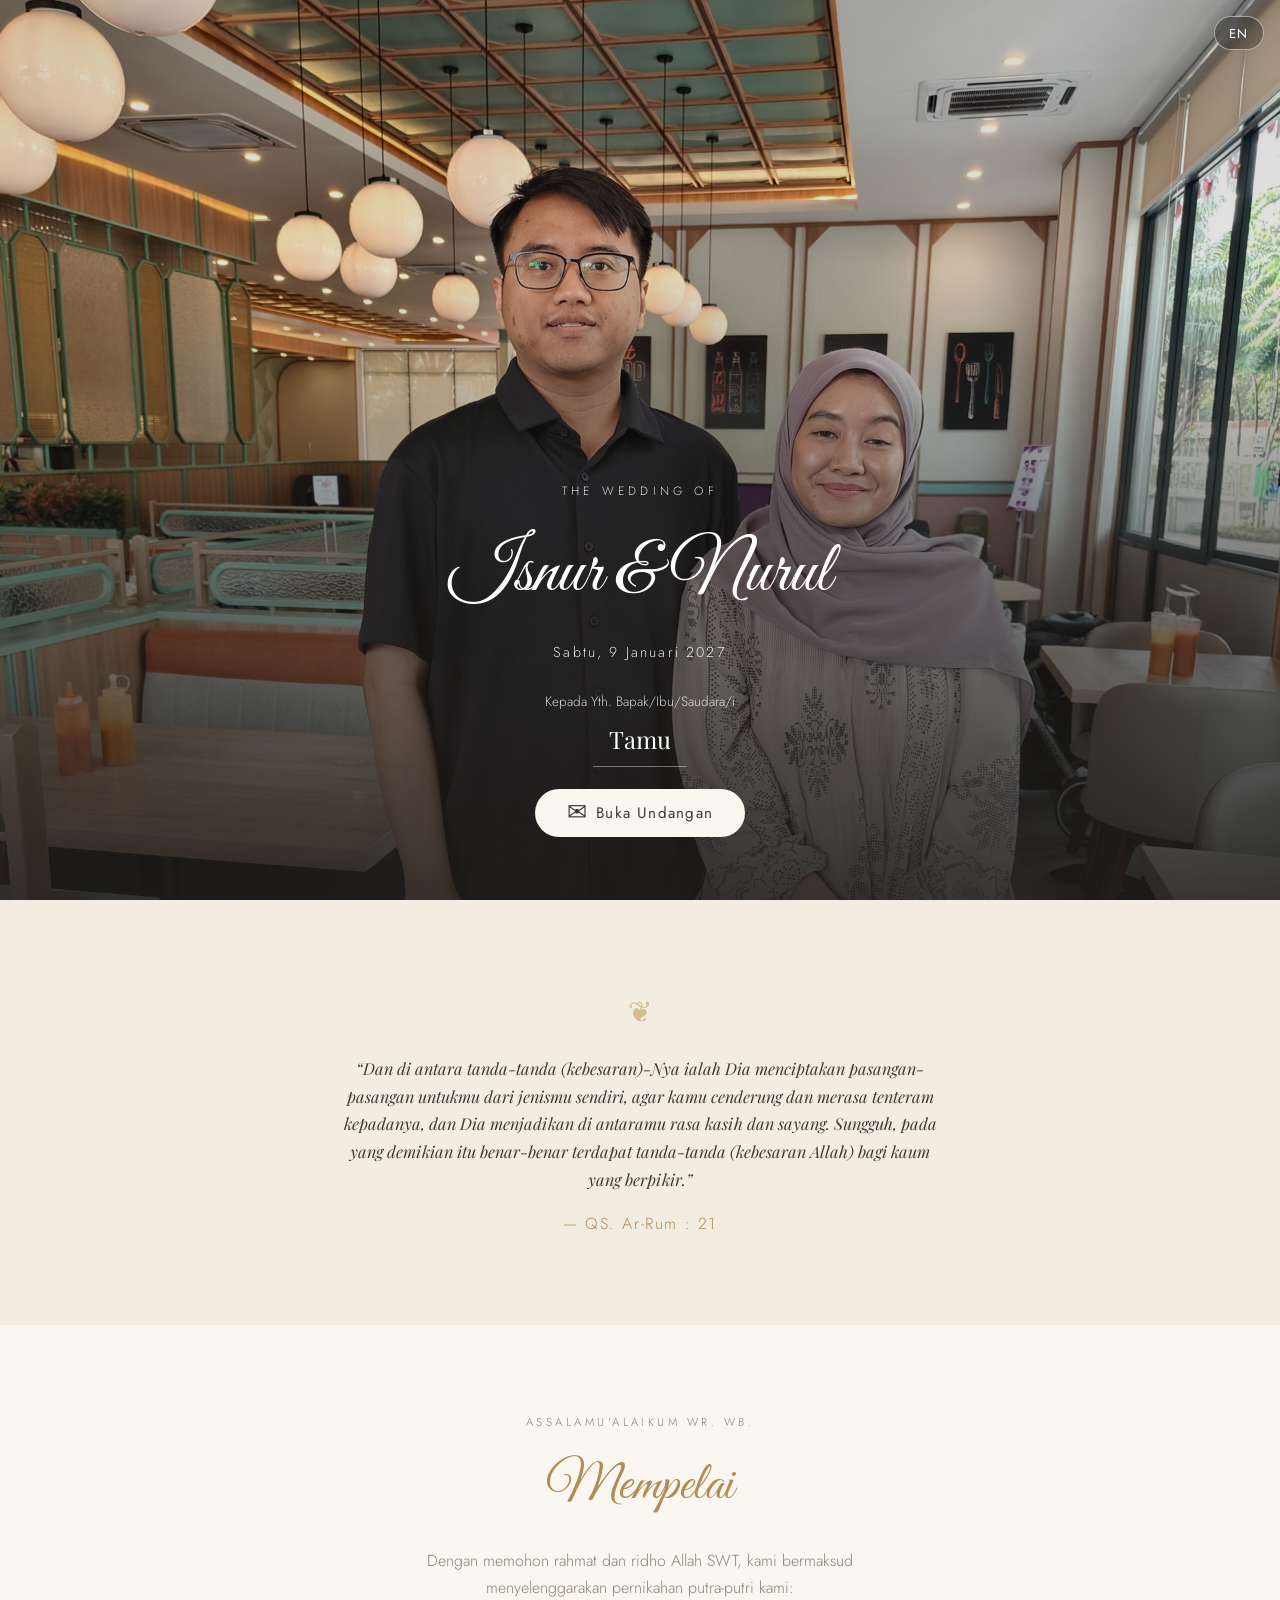
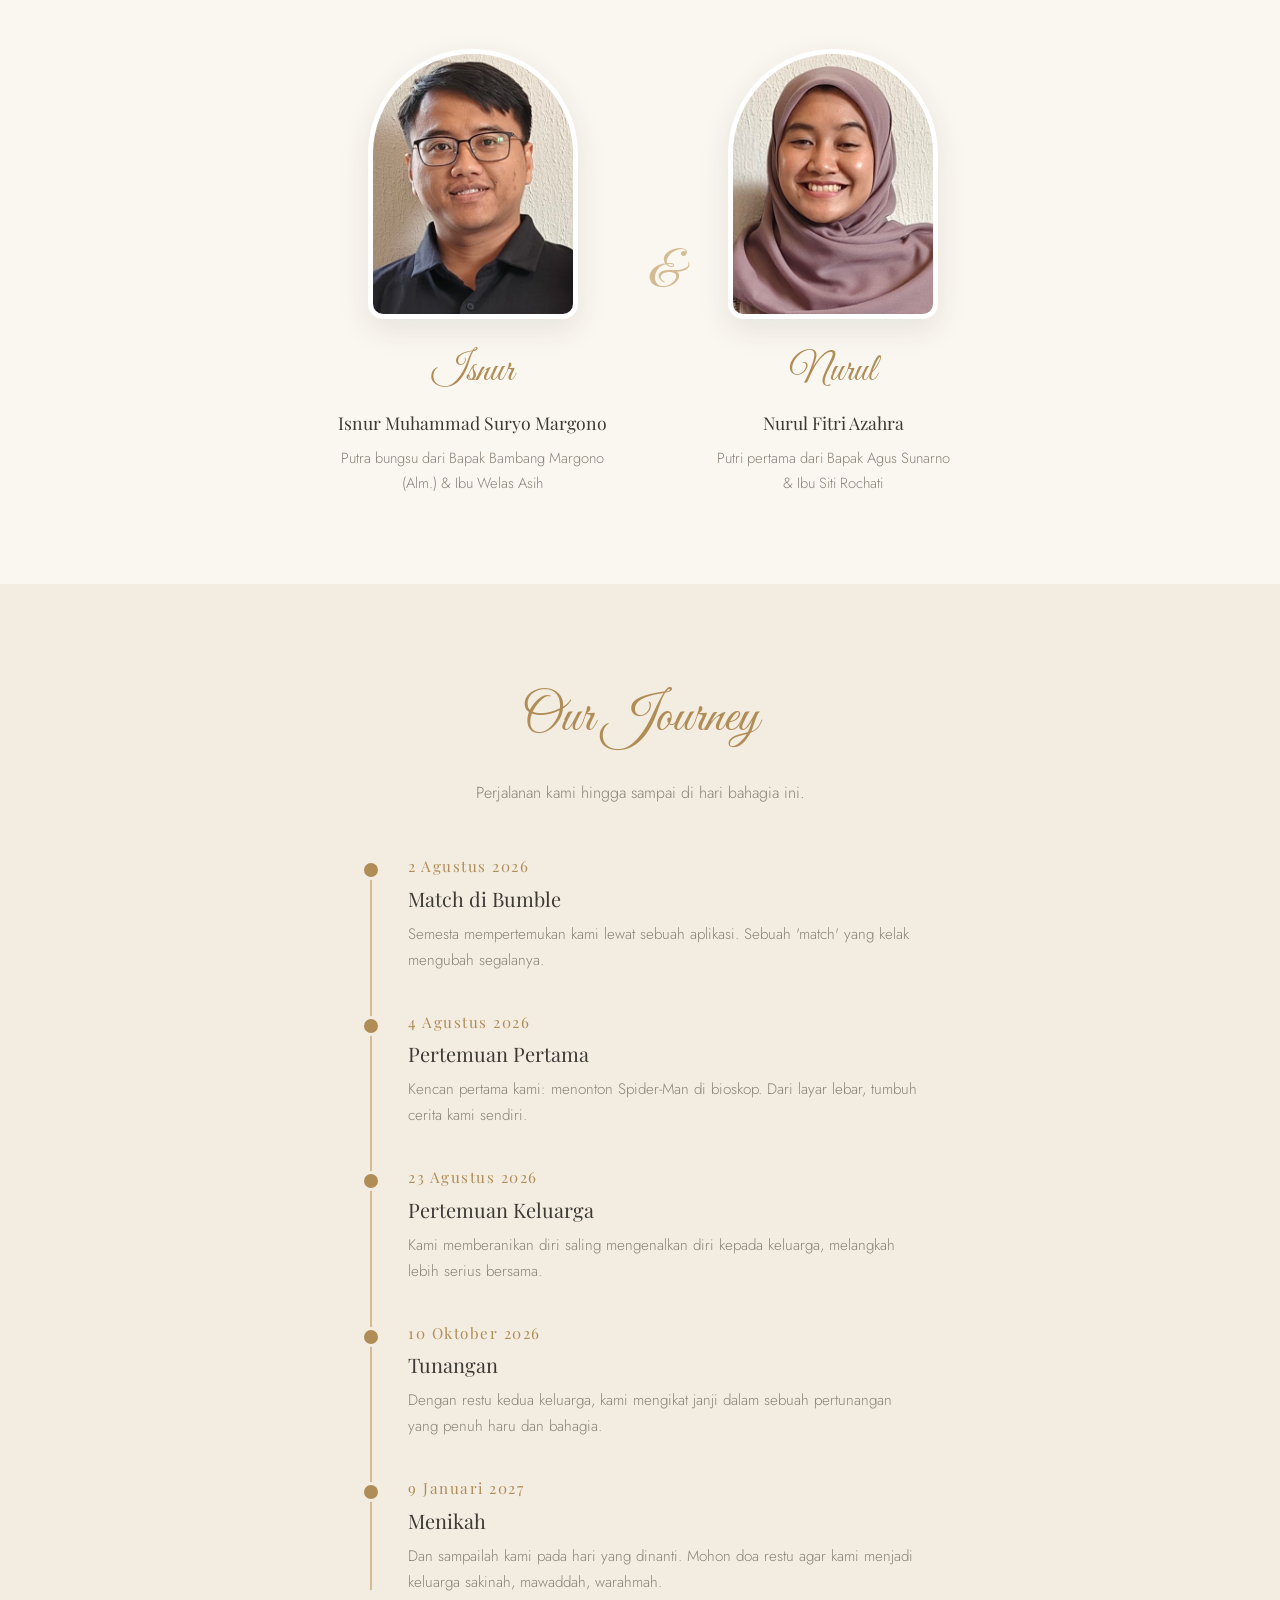
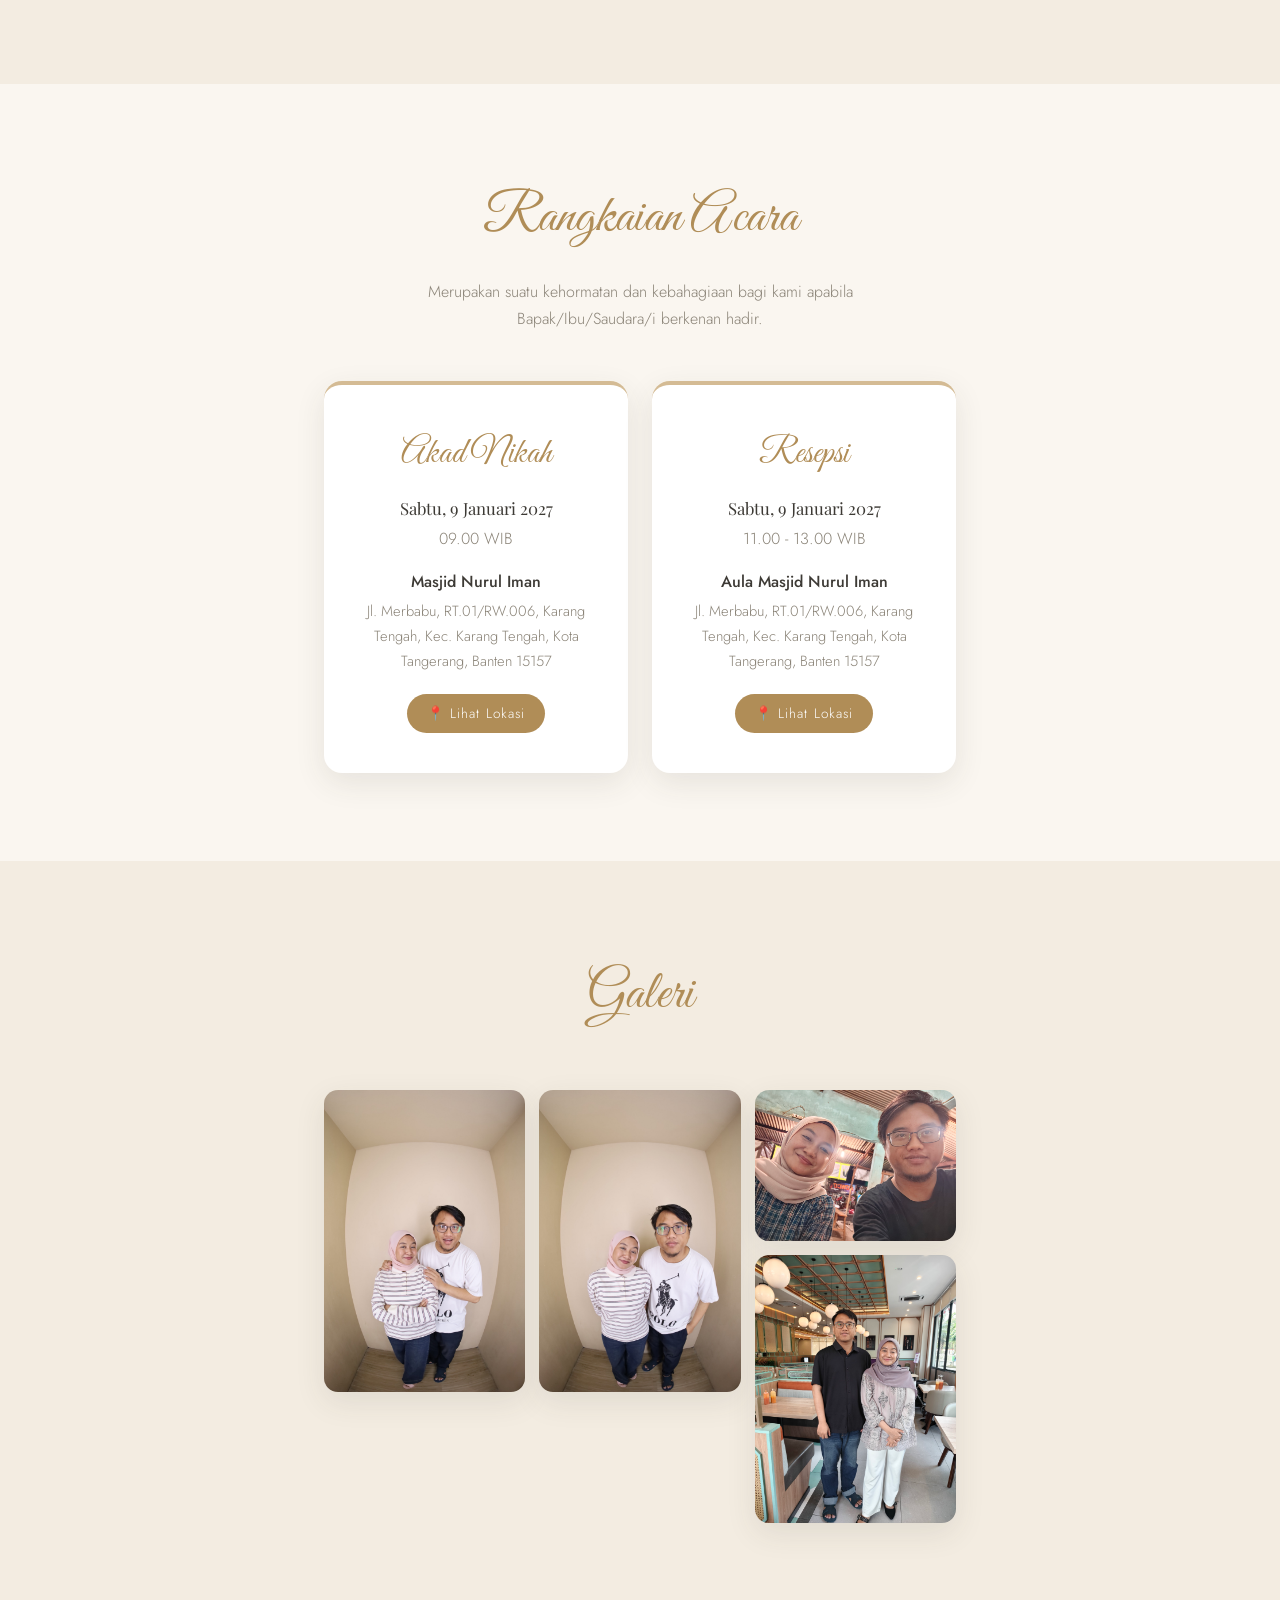
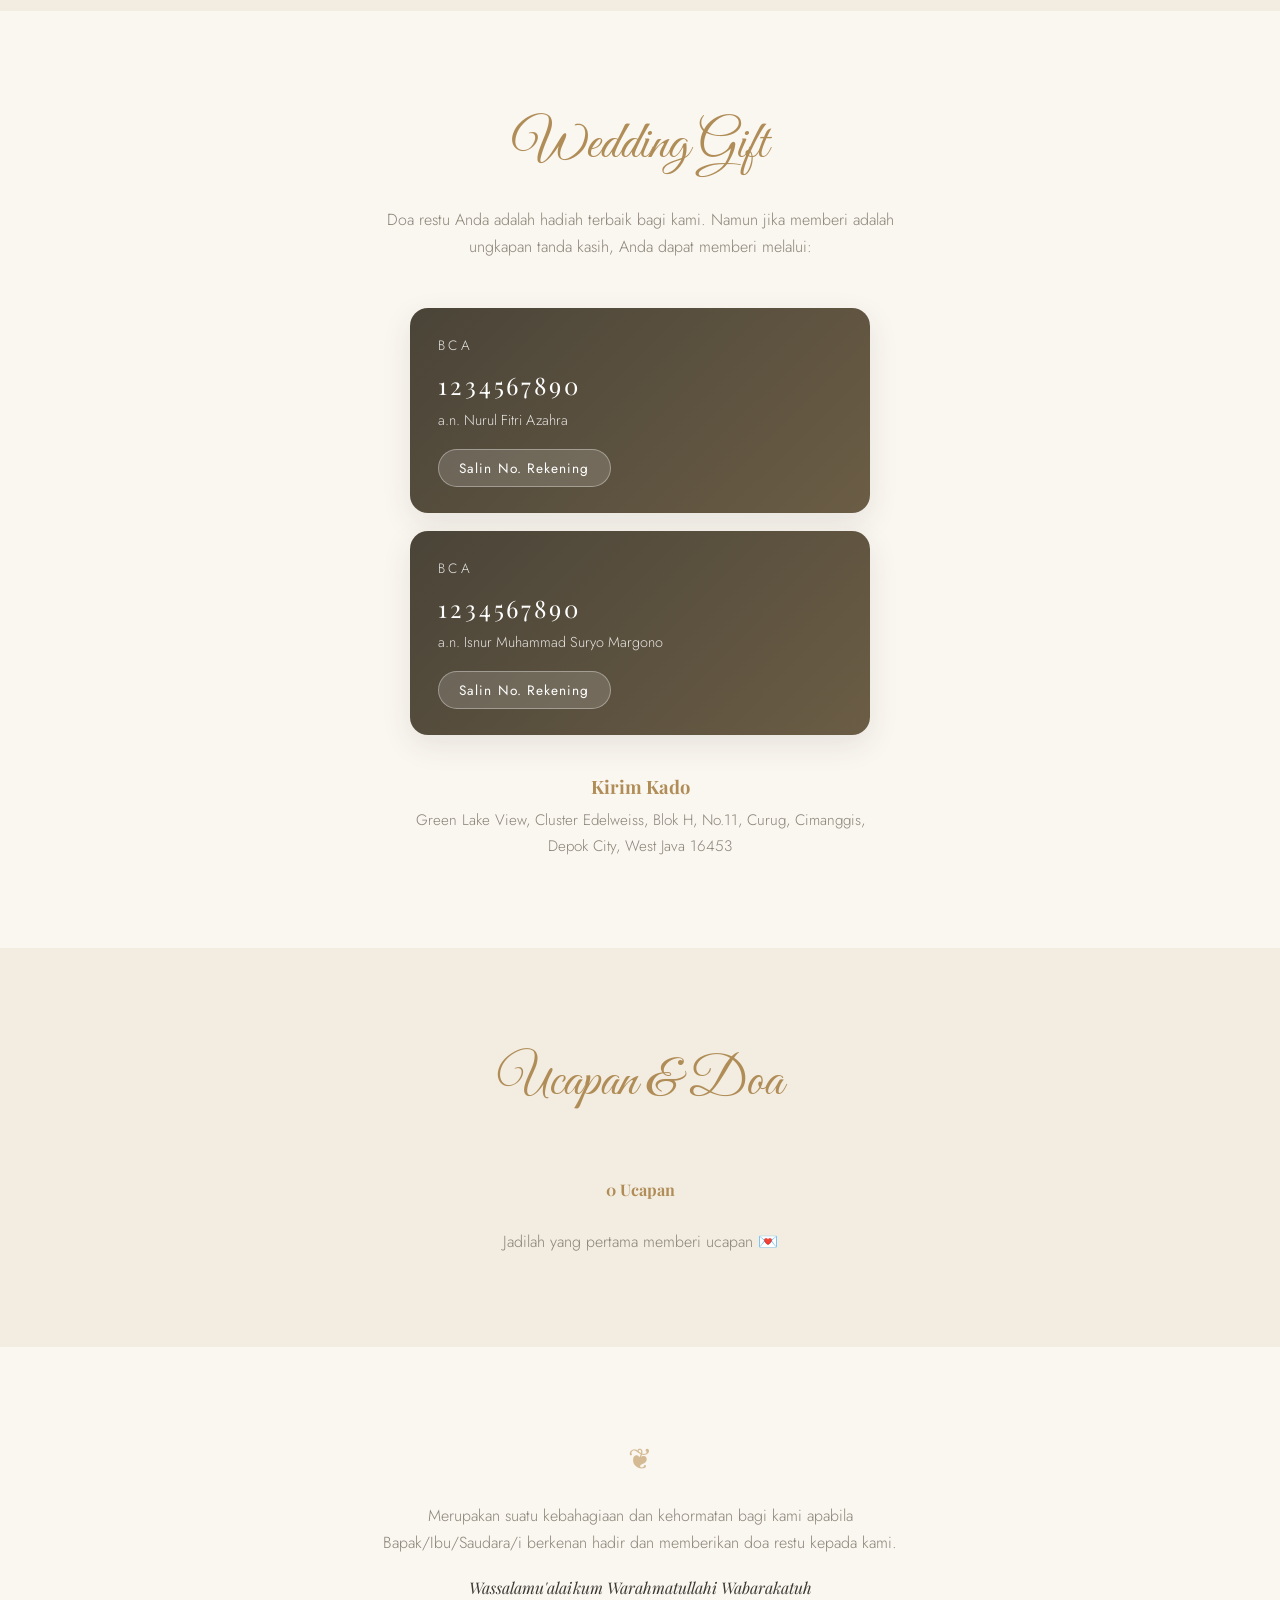
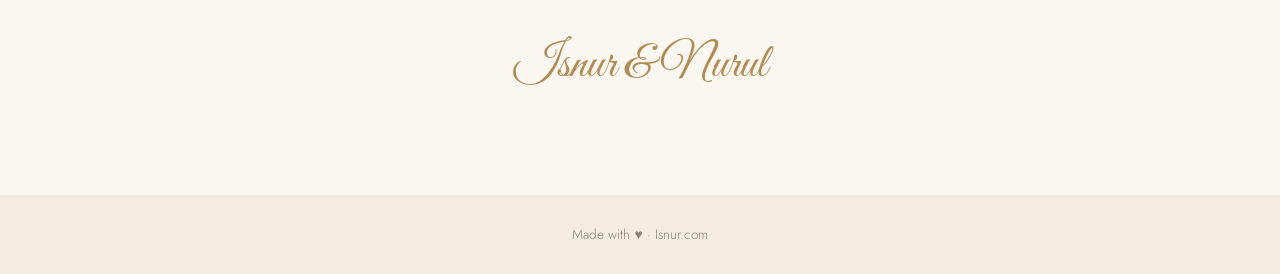
==== commit 45546b82: "Add admin page for generating guest links and decoding hashes" ====
--- a/index.html
+++ b/index.html
@@ -170,7 +170,7 @@
       <div class="container">
         <div class="section-head reveal">
           <h2 class="section-head__title script" data-i18n="wishesTitle">Ucapan &amp; Doa</h2>
-          <p class="section-head__sub" data-i18n="wishesSub">Kirimkan ucapan dan konfirmasi kehadiran Anda.</p>
+          <p class="section-head__sub" id="wishesSub" data-i18n="wishesSub">Kirimkan ucapan dan konfirmasi kehadiran Anda.</p>
         </div>
         <form class="wishes__form reveal" id="wishForm">
           <input type="text" id="wishName" placeholder="Nama Anda" required maxlength="60" />
--- a/css/style.css
+++ b/css/style.css
@@ -136,7 +136,7 @@
   display: inline-block;
   padding: 0 16px 6px;
 }
-.btn__icon { font-size: 1.5rem; line-height: 1; }
+.btn__icon { font-size: 1.5rem; line-height: 1; margin-top: -3px; }
 
 /* ============================================================
    MUSIK
